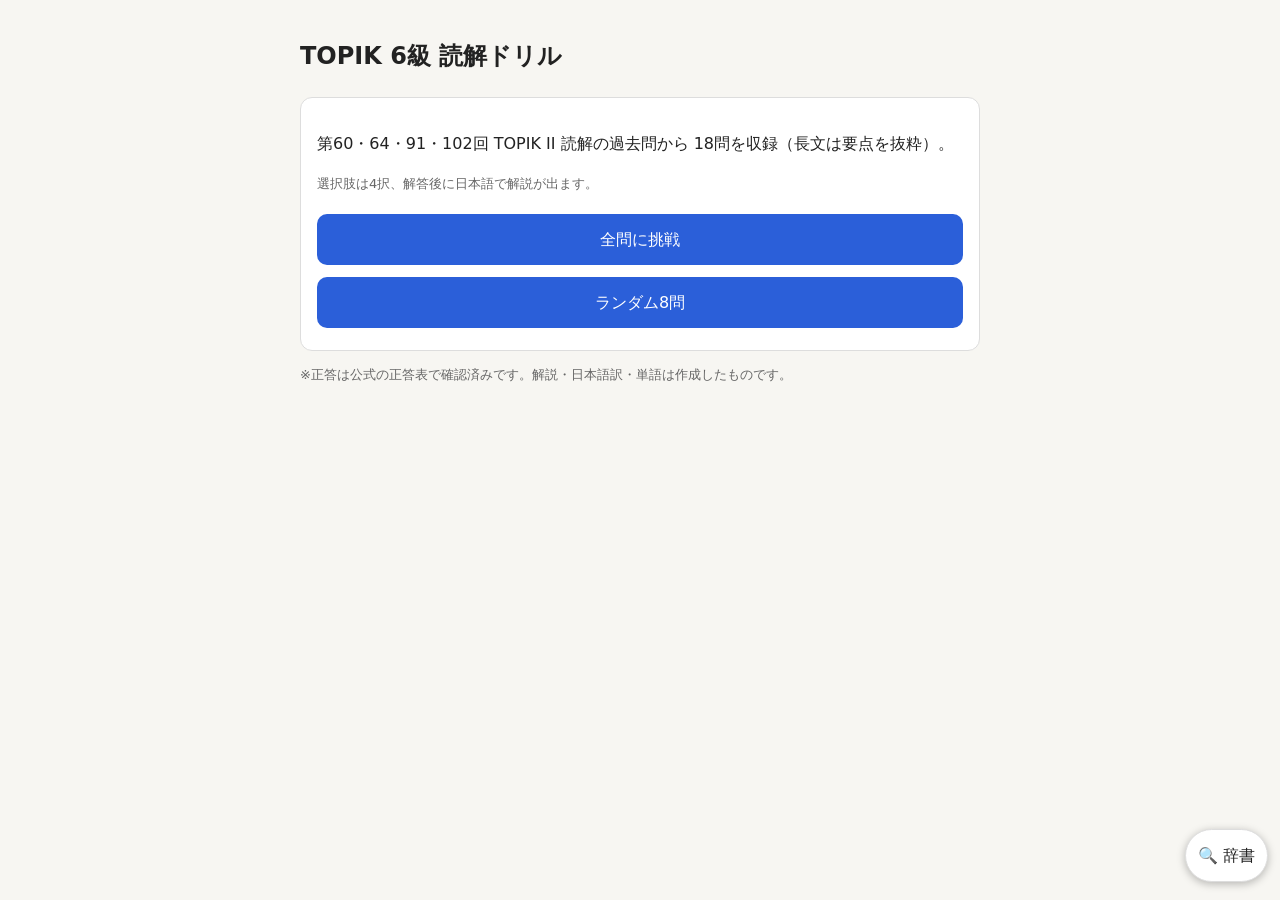
==== index.html @ a7219943 "Rename quiz.html to index.html" ====
<!DOCTYPE html><html lang="ja"><head><meta charset="utf-8"><meta name="viewport" content="width=device-width,initial-scale=1,viewport-fit=cover"><title>TOPIK 6級 読解ドリル</title>
<style>
:root{--bg:#f7f6f2;--card:#fff;--tx:#222;--sub:#666;--ac:#2b5fd9;--ok:#1a8a4a;--ng:#c8372d;--bd:#ddd;box-sizing:border-box;padding-top:env(safe-area-inset-top,0px);padding-bottom:env(safe-area-inset-bottom,0px)}
@media(prefers-color-scheme:dark){:root:not([data-theme=light]){--bg:#17181b;--card:#222428;--tx:#eee;--sub:#aaa;--ac:#7aa2ff;--ok:#4cc582;--ng:#ff7a70;--bd:#3a3d44}}
html,body{margin:0;background:var(--bg);color:var(--tx);font-family:system-ui,"Hiragino Sans","Noto Sans JP","Noto Sans KR",sans-serif;line-height:1.7}
.w{max-width:680px;margin:0 auto;padding:16px}
.c{background:var(--card);border:1px solid var(--bd);border-radius:12px;padding:16px;margin:12px 0}
.p{font-size:16px;white-space:pre-wrap}
button{font:inherit;color:var(--tx);background:var(--card);border:1px solid var(--bd);border-radius:10px;padding:12px;width:100%;text-align:left;margin:6px 0;cursor:pointer}
button.p1{background:var(--ac);color:#fff;text-align:center;border:0}
button.ok{border-color:var(--ok);background:color-mix(in srgb,var(--ok) 18%,var(--card))}
button.ng{border-color:var(--ng);background:color-mix(in srgb,var(--ng) 18%,var(--card))}
.s{color:var(--sub);font-size:13px}.bar{height:6px;background:var(--bd);border-radius:3px}.bar i{display:block;height:100%;background:var(--ac);border-radius:3px}
.v{background:var(--bg);border-radius:8px;padding:10px 12px;margin:8px 0;font-size:14px}.v span{font-weight:700;color:var(--ac)}.sp{cursor:pointer;margin:0 6px;font-weight:400!important}.dr{border:1px solid var(--bd);border-radius:8px;padding:10px;margin:8px 0}input{font:inherit;width:100%;box-sizing:border-box;padding:10px;border:1px solid var(--bd);border-radius:8px;background:var(--card);color:var(--tx)}a{color:var(--ac)}.t{display:inline-block;font-size:12px;padding:2px 8px;border-radius:99px;background:var(--bd);margin-right:6px}
</style></head><body><div class="w" id="app"></div>
<script>
const Q=[
["64回-31","병원의 규모에 따라 약값을 달리하는 제도가 생겼다. 감기와 같이 가벼운 병에 종합병원에서 진료를 받으면 （　） 만든 것이다. 같은 약을 동네 의원 처방전으로 사면 약값이 더 적게 나온다.","「穴埋め」",["환자가 약값을 조금 더 내게","개인이 약값을 비교할 수 있게","병원에서 병원비를 올리지 못하게","병원비의 일부를 병원에서 지원하게"],0,"小さな病院なら薬代が安い＝大病院は少し高い。目的は大病院への集中を減らすこと。",[["종합병원","総合病院"],["의원","町の医院"],["처방전","処方箋"],["약값","薬代"],["몰리다","集中する・殺到する"],["부담하다","負担する"]],"病院の規模によって個人が負担する薬代を変える制度ができた。風邪のような比較的軽い病気で総合病院で診療を受けると、（患者が薬代を少し多く払うように）作られたものだ。同じ薬を町の医院の処方箋で買うと薬代はより少なくなる。この制度で、患者が信頼から総合病院にばかり集中する現象を減らせると予想される。"],
["64回-30","취재 경계선은 취재 과열로 생기는 불상사를 예방하려는 것이다. 법으로 정해져 있지 않지만 언론계가 이 선을 지키려 노력하는 것은 （　） 순간 원활한 보도가 어려워진다는 것을 잘 알기 때문이다.","「穴埋め」",["취재 정보를 공유하는","취재 경계선이 무너지는","취재 내용을 잘못 해석하는","취재 경계선이 새로 설정되는"],1,"線を守る理由＝線が崩れると取材が混乱し報道が難しくなるから。",[["취재","取材"],["경계선","境界線"],["과열","過熱"],["불상사","不祥事"],["원활하다","円滑だ"],["무너지다","崩れる"]],"取材境界線は、取材の過熱で起こりうる不祥事を防ぐために設けたものだ。法で定められてはいないが、報道界がこの線を守ろうと努力するのは、（取材境界線が崩れる）瞬間、円滑な報道が難しくなることを誰よりもよく知っているからだ。"],
["64回-29","무지개는 빛이 공기 중의 물방울을 통과할 때 굴절되어 나타난다. 이때 （　） 않으면 무지개가 만들어지기 어렵다. 공기에 먼지 등이 섞이면 물방울들이 먼지 주위로 모여 빛이 통과하는 것을 막기 때문이다.","「穴埋め」",["해가 뜨지","비가 그치지","빛이 약하지","공기가 깨끗하지"],3,"後ろの理由「空気に埃が混ざると…」から、空気がきれいでないと虹ができにくい。",[["굴절되다","屈折する"],["물방울","水滴"],["오염 물질","汚染物質"],["섞이다","混ざる"],["막다","遮る・防ぐ"]],"虹は、光が空気中の水滴を通過するとき屈折して現れる現象だ。そのため雨が上がった直後に日が差すと虹がよくできる。このとき（空気がきれいで）ないと虹はできにくい。空気にほこりなどの汚染物質が混ざると、水滴がほこりの周りに集まり、光が通過するのを遮るからだ。"],
["91回-30","풍부한 자원은 경제 성장의 필요조건이지 충분조건은 아니다. 풍부한 천연자원을 갖추고 있음에도 （　） 경우도 있다. 자원에만 의존해 제조업이나 서비스업 등에 투자를 하지 않게 되는 것이다.","「穴埋め」",["제조업에 의존하려는","자원을 생산하지 못하는","경제 발전을 이루지 못하는","기술 개발에 무리하게 투자하는"],2,"「資源が豊富でも〜」＝逆接なので発展できない例。後ろの「投資しなくなる」とも合う。",[["필요조건","必要条件"],["충분조건","十分条件"],["의존하다","依存する"],["빈약하다","乏しい"],["투자","投資"]],"豊富な資源は経済成長の必要条件であって、十分条件ではない。豊富な天然資源を備えていても（経済発展を遂げられない）場合もある。資源だけに頼り、経済成長の中心産業である製造業やサービス業などへの投資をしなくなるのだ。一方、天然資源が乏しくても、新しい技術開発や教育で生産能力を高める国もある。"],
["91回-31","중세 시대에는 성직자가 의사를 겸해 검은색 가운을 입고 진료를 했다. 그런데 검은색 옷은 세균으로 오염된 얼룩이 잘 보이지 않았다. 이후 세균 감염의 위험성에 대한 인식이 높아지면서 （　） 가운의 색이 흰색으로 바뀌었다.","「穴埋め」",["염색하기 편하게","환자와 구분이 되도록","오염이 쉽게 눈에 띄도록","밝은 이미지를 줄 수 있게"],2,"黒だと汚れが見えない→白に変えた＝汚れが目立つように。",[["겸하다","兼ねる"],["성직자","聖職者"],["얼룩","汚れ・しみ"],["감염","感染"],["눈에 띄다","目立つ"]],"医者の姿を思い浮かべると、私たちは普通白衣を思い出す。ところが医者の白衣は最初から白だったわけではない。中世には聖職者が医者を兼ねることが多く、聖職者用の黒い服で診療した。しかし黒い服は、細菌による汚れが目立たなかった。その後、細菌感染の危険性への認識が高まり、（汚れがすぐ目に付くように）白衣の色が白に変わった。"],
["102回-30","악어는 먹잇감을 잡아먹으면서 눈물을 흘린다. 음식을 씹을 때 눈물샘과 턱을 움직이는 신경이 연결되어 있기 때문이다. 이 눈물 때문에 악어는 마치 다른 동물을 잡아먹으면서 （　） 것처럼 보인다.","「穴埋め」",["두려움에 떠는","죄책감을 느끼는","갈증을 해소하는","배부름에 만족하는"],1,"「ワニの涙」＝偽りの涙。獲物を食べながら泣く＝罪悪感を感じているように見える。",[["비유하다","例える"],["눈물샘","涙腺"],["거짓","偽り"],["가식적","わざとらしい・偽りの"],["죄책감","罪悪感"],["갈증","のどの渇き"]],"誰かに害を与えておいて、申し訳なさそうなふりをして流す偽りの涙を「ワニの涙」に例える。実際ワニは獲物を食べながら涙を流す。涙腺を担当する神経とあごを動かす神経がつながっているため、食べるときに涙が出るのだ。この涙のせいで、ワニはまるで他の動物を捕って食べながら（罪悪感を感じている）ように見える。「ワニの涙」という表現は、人間のわざとらしい行為をワニの生理現象に例えたものだ。"],
["102回-31","음료수 병과 같이 액체를 담는 용기는 대부분 원기둥 모양이다. 원기둥을 선택하는 가장 큰 이유는 （　） 위해서이다. 밑면의 넓이가 같을 때 원의 둘레가 가장 짧다. 둘레를 감싸는 재료가 가장 적게 든다.","「穴埋め」",["보기 좋게 만들기","보관을 편리하게 하기","손으로 잡기 편하게 하기","용기의 제작 비용을 줄이기"],3,"材料が少なく済む→生産費を下げる、と最後に明示されている。",[["원기둥","円柱"],["둘레","周囲・外周"],["밑면","底面"],["정사각형","正方形"],["생산비","生産費"],["제작 비용","制作費"]],"飲料水のボトルのように液体を入れる容器は、ほとんどが円柱形だ。円柱を選ぶ最大の理由は（容器の制作費を減らす）ためだ。例えば底面が正方形、正三角形、円の場合を比べよう。底面の広さが同じ100cm²のとき、周囲の長さはそれぞれ40cm、46cm、35cmほどで、円が最も短い。したがって同じ量の液体を入れる条件なら、周りを囲む材料が最も少なくて済む円柱で作り、生産費を下げようとするのだ。"],
["102回-16","북극여우는 계절에 따라 털 색깔을 바꾼다. 이러한 털 색깔의 변화로 북극여우는 몸을 숨길 곳이 없는 북극의 환경에서도 천적으로부터 자신을 보호하고 사냥할 때 （　） 수 있다.","「穴埋め」",["동료와 무리를 이룰","먹잇감에 몰래 다가갈","체온을 적절히 유지할","발자국을 남기지 않을"],1,"保護色の効果＝敵から隠れ、狩りでは獲物にこっそり近づける。",[["천적","天敵"],["사냥하다","狩りをする"],["몰래","こっそり"],["흙","土"],["숨기다","隠す"]],"ホッキョクギツネは、季節によって毛の色を変える動物だ。毛は冬には雪のような白、夏には岩や土に似た茶色に変わる。この毛色の変化によって、ホッキョクギツネは身を隠す場所のない北極の特殊な環境でも、天敵から身を守り、狩りのとき（獲物にこっそり近づく）ことができる。"],
["60回-45","원고 마감이 임박하면 사람은 본능적으로 놀라운 집중력을 발휘한다. 그래서 시간 부족 상태가 되어야만 일을 효율적으로 할 수 있다고 믿는 사람이 많다. 그러나 효율성만 믿고 （　） 것은 어리석은 일이다. 시간에 쫓기면 사람들은 한 가지에만 집중할 뿐 다른 것에는 주의를 기울이지 못하게 된다. 소방관 사고도 그런 예다.","「穴埋め」",["성급히 일을 처리하는","무턱대고 일을 미루는","관심사를 무한히 늘리는","전적으로 하나에만 매달리는"],1,"「時間不足になってからこそ効率的にできる」と信じる＝締め切り間際まで仕事を後回しにする。「効率性だけを信じて仕事を先延ばしにするのは愚か」という文脈。④は後ろの説明（一つにしか集中できない）に引っ張られた誤答。公式正答は②。",[["집중력","集中力"],["어리석다","愚かだ"],["주의를 기울이다","注意を払う"],["매달리다","しがみつく"],["성급히","性急に"],["무턱대고","むやみに"],["미루다","先延ばしにする"]],"原稿の締め切りが迫ると、人は本能的に驚くべき集中力を発揮する。だから時間不足の状態になって初めて効率的に働けると信じる人が多い。しかし効率性だけを信じて（むやみに仕事を先延ばしにする）のは愚かなことだ。時間に追われると、人は一つのことにしか集中できず、他のことには注意を払えなくなる。消防隊員の事故もその例だ。"],
["64回-45","현재 우리가 지키고 있는 예법은 （　） 잘못된 예법이 전해져 온 것이다. 선조들은 음식을 많이 차리는 것보다 준비하는 마음과 정성을 중시했다. 형식보다 정성이 중요하다는 유교의 가르침을 지키고 있는 것이다.","「穴埋め」",["상차림이 간소화된","후손들의 바람이 반영된","유교의 본뜻을 살리지 못한","현실에 맞게 축소되지 않은"],2,"批判の対象は「本来の趣旨（정성）を活かせていない」形式主義の礼法。",[["비판하다","批判する"],["예법","礼法"],["정성","真心"],["간소하다","簡素だ"],["본뜻","本来の意味"],["살리다","活かす"]],"盛大で面倒な祭祀の準備のせいで、儒教の礼法を批判する人が多い。しかし今私たちが守っている礼法は、（儒教の本来の意味を活かせていない）誤った礼法が伝わってきたものだ。先祖は祭祀で良い料理をたくさん用意することより、その料理を準備する心と真心を重んじた。形式より真心が大切だという儒教の教えを守っているのだ。"],
["64回-39","왕관은 과거 지배 계층이 착용했던 대표적인 장신구이다. （㉠） 장식도 화려하게 더해져 왕의 지위를 돋보이게 했다. （㉡） 오늘날 왕관이 가졌던 힘과 지위의 의미는 약화되었으나…\n\n〈文〉그래서 백성들이 구하기 힘든 매우 귀하고 값비싼 재료로 만들어졌다.","「文挿入」どこに入る？",["㉠","㉡","㉢","㉣"],0,"「그래서」＝支配層が着けた→だから庶民に手に入らない貴重な材料。直後の「装飾も華やかに」に自然につながる。",[["왕관","王冠"],["장신구","装身具"],["지배 계층","支配階級"],["값비싸다","高価だ"],["돋보이다","際立つ"],["백성","民"]],"王冠は、昔の支配階級が着けた代表的な装身具だ。（㉠）飾りも華やかに加えられ、それを被る王の地位をより際立たせた。（㉡）今日、王冠が持っていた力や地位の意味は弱まったが…\n\n〈文〉そのため、民が手に入れにくい非常に貴重で高価な材料で作られた。"],
["91回-39","〈文〉그런데 심판이 아무리 위치 선정을 잘해도 필연적으로 선수의 몸에 가려서 볼 수 없는 사각지대가 생긴다.\n\n스포츠 경기에서 득점이나 반칙의 판정은 심판에 의해서 이루어진다.（㉠）이렇게 눈에 보이지 않는 곳에서 벌어진 상황에 대해서는 심판도 정확한 판단을 하기 어렵다.（㉡）비디오 판독은…","「文挿入」どこに入る？",["㉠","㉡","㉢","㉣"],0,"直後の「이렇게 눈에 보이지 않는 곳」が死角を受けている。",[["심판","審判"],["반칙","反則"],["판정","判定"],["사각지대","死角"],["판독","判読（リプレイ確認）"],["신뢰도","信頼度"]],"〈文〉ところが、審判がいくら位置取りがうまくても、必然的に選手の体に隠れて見えない死角が生じる。\n\nスポーツの試合で、得点や反則などの判定は審判によって行われる。（㉠）このように目に見えない所で起きた状況については、審判も正確な判断が難しい。（㉡）ビデオ判定は…"],
["102回-39","〈文〉사회적으로도 이들을 위한 재교육의 장이 충분히 마련되어 있지 않다.\n\n운동선수의 평균 은퇴 연령은 23.6세이다.（㉠）대부분 새 직업을 찾아야 한다.（㉡）하지만 개개인이 은퇴 이후의 삶을 준비할 여력이 없다.（㉢）이에 현역부터 직업 교육 등을 지원하는 구단이 많아지고 있다.（㉣）","「文挿入」どこに入る？",["㉠","㉡","㉢","㉣"],2,"「個人は準備する余裕がない」＋「社会的にも」→その直後。次の「이에（これに）」で球団の支援へ続く。",[["은퇴","引退"],["현역","現役"],["여력","余力"],["재교육","再教育"],["구단","球団"],["매진하다","打ち込む"]],"〈文〉社会的にも、彼らのための再教育の場が十分に用意されていない。\n\n運動選手の平均引退年齢は23.6歳と、非常に短い。（㉠）指導者の道を歩む少数の選手を除けば、大半の選手は引退後に新しい職を探さなければならない。（㉡）しかし選手は長い間運動だけに打ち込んできたので、個人が引退後の生活を準備する余裕がない。（㉢）これを受けて、現役のときから選手に職業教育などを支援する球団が増えている。"],
["64回-38","음주 운전으로 인명 피해를 낸 사람에 대한 처벌 강화 법안이 통과되었다. 하지만 새 법안은 원래 안건보다 처벌의 강도를 낮춘 것이라는 점에서 반쪽짜리 법안에 불과하다. 이는 경각심을 높이고 재발 위험성을 낮추려던 본래의 취지에는 맞지 않는다.","「主題」",["법안이 가진 본래의 취지를 널리 알려야 한다.","피해 정도에 따라 처벌의 수위를 조절해야 한다.","새 법안의 통과가 더 이상 미뤄져서는 안 된다.","새 법안은 실질적 효과를 거두는 데 미흡한 점이 있다."],3,"「半端な法案」「本来の趣旨に合わない」＝効果が不十分という批判。",[["처벌","処罰"],["법안","法案"],["반쪽짜리","中途半端なもの"],["경각심","警戒心"],["재발","再発"],["취지","趣旨"],["미흡하다","不十分だ"]],"飲酒運転で人命被害を出した人への処罰強化法案が国会で可決された。しかし新法案は、元の案より処罰の強度を下げたという点で、中途半端な法案にすぎない。この法律によれば、飲酒運転の加害者の処罰が先延ばしされたり、一定期間後に効力がなくなったりすることもある。これは、飲酒運転への警戒心を高め、再発の危険性を下げるという本来の趣旨には合わない。"],
["102回-38","목적세는 사용처가 미리 정해진 세금이다. 그런데 목적세가 시의에 따라서는 국가 재정의 효율성을 떨어뜨릴 수 있다. 남는 목적세를 용도 변경해서 필요한 곳에 사용하려 해도 해당 분야 외에는 사용할 수 없는 것은 큰 문제이다.","「主題」",["목적세의 징수 금액을 점진적으로 늘려야 한다.","목적세를 도입할 때는 국민의 동의를 얻어야 한다.","목적세를 통해 신속하게 쓸 수 있는 재원을 확보해야 한다.","목적세를 필요에 따라 유연하게 사용할 수 있도록 해야 한다."],3,"問題点＝余っても他に使えない硬直性→柔軟に使えるようにすべき。",[["목적세","目的税"],["재정","財政"],["소진되다","使い果たされる"],["남용되다","乱用される"],["용도","用途"],["명목","名目"],["유연하다","柔軟だ"]],"目的税は、使い道があらかじめ決まっている税金だ。交通税、環境税、教育税などがその例だ。ところが目的税は、場合によっては国の財政の効率性を下げうる。多くの目的税がその年に使い切られず、不要な所に乱用されるからだ。余った目的税を用途変更して必要な所に使おうとしても、目的税という名目に縛られ、該当分野以外には使えないのは大きな問題だ。"],
["102回-35","인류를 화성에 보내기 위한 우주 탐사 프로젝트가 한창이다. 의식주 문제가 더 시급하다고 비판하는 목소리도 있다. 하지만 우주 탐사는 극한의 환경이라 혁신적인 해결책을 요구한다. 이 과정에서 개발된 기술은 새로운 산업과 일자리를 창출하며 경제 성장의 동력이 된다.","「主題」",["우주 탐사를 반대하는 주장이 갈수록 힘을 얻고 있다.","우주 탐사는 경제적 가치를 창출하지 못할 가능성이 높다.","우주 탐사 기술은 산업과 경제 전반을 발전시키는 역할을 한다.","우주 탐사의 가장 중요한 임무는 미지의 세계를 탐구하는 것이다."],2,"「하지만」以降が筆者の主張。技術が産業・経済の原動力になる。",[["탐사","探査"],["시급하다","急を要する"],["극한","極限"],["혁신적","革新的"],["창출하다","創出する"],["동력","原動力"]],"人類を火星に送るための宇宙探査プロジェクトが盛んだ。これに対し、目の前の衣食住の問題を解決するほうが急務だと批判する声もある。しかし宇宙探査は、単に未知の世界を探るだけではない。宇宙という極限の環境は、既存の技術では解決できない革新的な解決策を求める。この過程で開発された技術は、社会の様々な分野で新しい産業と雇用を生み出し、経済成長の原動力になる。"],
["91回-46","경제 범죄의 수법이 날이 갈수록 다양해지고 지능화되어 충격과 피해가 막심하다. 가벼이 여겨서는 안 되며 관대하게 처벌해서도 안 된다. 건전한 경제 질서를 확립하기 위해 엄벌할 필요가 있다. 한탕주의가 만연하지 않도록 처벌 수준을 더 높여야 한다.","「筆者の態度」",["경제 범죄가 사회에 미치는 영향을 부정하고 있다.","경제 사범에 대한 처벌을 강화하도록 촉구하고 있다.","경제 사범의 처벌로 생길 결과에 대해 우려하고 있다.","경제 범죄의 다양한 수법을 객관적으로 분석하고 있다."],1,"「엄벌할 필요」「처벌 수준을 더 높여야」＝厳罰化を促している。",[["수법","手口"],["지능화","巧妙化"],["막심하다","甚だしい"],["엄벌하다","厳罰に処す"],["한탕주의","一攫千金主義"],["만연하다","蔓延する"],["촉구하다","強く促す"]],"経済犯罪の手口は日増しに多様化・巧妙化し、社会に与える衝撃と被害は甚大だ。最近の証券会社職員の株価操作で、顧客が1000億ウォン以上の損害を受けた事件だけでもそうだ。このような経済犯罪は、個人の損害を超えて国の経済とも直結しうる。したがって軽く見てはならず、寛大に処罰してもならない。健全な経済秩序を確立するため、経済事犯を厳しく罰する必要がある。「一発当てて体で償えばいい」という一攫千金主義が蔓延しないよう、処罰水準をさらに高めるべきだ。"],
["102回-46","한국은 급증하는 정보 전송량에 비해 해저 전선이 턱없이 부족하다. 해저 전선 설치는 첨단 기술과 막대한 자본이 요구되며 민간 기업만으로는 해결하기 어렵다. 따라서 정부는 법적·경제적·외교적 제도를 정비하는 등 해저 전선의 수를 늘리는 적극적인 방안을 마련해야 한다.","「筆者の態度」",["해저 전선의 구축으로 생길 부작용을 우려하고 있다.","해저 전선의 문제점과 위험성에 대해 역설하고 있다.","해저 전선에 대한 국가적 차원의 대응을 촉구하고 있다.","해저 전선이 세계정세에 미치는 영향을 부정하고 있다."],2,"「정부는〜마련해야 한다」＝国の積極対応を促す。",[["해저 전선","海底ケーブル"],["턱없이","はるかに・とんでもなく"],["어민","漁民"],["막대하다","莫大だ"],["정비하다","整える"],["촉구하다","強く促す"]],"世界の海の底には400本を超える海底ケーブルが、大洋と沿岸に沿って設置されている。国家間の情報通信の99%が、この海底ケーブルを通じて行われる。しかし韓国は、急増する情報伝送量に比べ、海底ケーブルがはるかに不足している。…したがって政府は、海底ケーブル設置のための法的・経済的・外交的制度を整えるなど、ケーブルの数を増やす積極的な方策を講じなければならない。デジタル転換が加速しデータ需要が急増する今日、海底ケーブルをどれだけ保有するかによって、世界の通信網の主導権が決まることを肝に銘じるべきだ。"]
];
const app=document.getElementById('app');let qs,i,sc,wrong,done;
function shuffle(a){a=a.slice();for(let k=a.length-1;k>0;k--){const j=Math.random()*(k+1)|0;[a[k],a[j]]=[a[j],a[k]]}return a}
function home(){app.innerHTML=`<h2>TOPIK 6級 読解ドリル</h2><div class="c"><p>第60・64・91・102回 TOPIK II 読解の過去問から ${Q.length}問を収録（長文は要点を抜粋）。</p><p class="s">選択肢は4択、解答後に日本語で解説が出ます。</p><button class="p1" onclick="start(Q)">全問に挑戦</button><button class="p1" onclick="start(shuffle(Q).slice(0,8))">ランダム8問</button></div><p class="s">※正答は公式の正答表で確認済みです。解説・日本語訳・単語は作成したものです。</p>`}
function start(l){qs=shuffle(l);i=0;sc=0;wrong=[];show()}
function show(){if(i>=qs.length)return end();const q=qs[i];done=false;
app.innerHTML=`<div class="s">${i+1} / ${qs.length}　正解 ${sc}</div><div class="bar"><i style="width:${i/qs.length*100}%"></i></div><div class="c"><span class="t">${q[0]}</span><span class="t">${q[2]}</span><div class="p" style="margin-top:8px">${q[1]}</div></div><div id="o">${q[3].map((t,k)=>`<button onclick="pick(${k})">${'①②③④'[k]} ${t}</button>`).join('')}</div><div id="x"></div>`}
function pick(k){if(done)return;done=true;const q=qs[i],b=document.querySelectorAll('#o button');b[q[4]].classList.add('ok');
if(k==q[4])sc++;else{b[k].classList.add('ng');wrong.push(q)}
document.getElementById('x').innerHTML=`<div class="c"><b>${k==q[4]?'⭕ 正解':'❌ 不正解（正解は'+'①②③④'[q[4]]+'）'}</b><p>${q[5]}</p><div class="v" style="white-space:pre-wrap"><b>🇯🇵 日本語訳</b>\n${q[7]}</div><div class="v"><b>📖 単語・表現</b>${q[6].map(w=>`<div><span>${w[0]}</span><span class="sp" onclick="say('${w[0]}')">🔊</span>${w[1]}</div>`).join('')}</div><button class="p1" onclick="i++;show()">${i+1<qs.length?'次へ':'結果を見る'}</button></div>`}
const D={};Q.forEach(q=>q[6].forEach(w=>D[w[0]]=w[1]));
const LL=['g','kk','n','d','tt','r','m','b','pp','s','ss','','j','jj','ch','k','t','p','h'],VV=['a','ae','ya','yae','eo','e','yeo','ye','o','wa','wae','oe','yo','u','wo','we','wi','yu','eu','ui','i'],TT=['','k','kk','ks','n','nj','nh','t','l','lk','lm','lb','ls','lt','lp','lh','m','p','ps','t','t','ng','t','t','k','t','p','t'];
function rom(s){return [...s].map(c=>{const n=c.charCodeAt(0)-44032;if(n<0||n>11171)return c;return LL[n/588|0]+VV[(n%588)/28|0]+TT[n%28]}).join('')}
function say(t){try{const u=new SpeechSynthesisUtterance(t);u.lang='ko-KR';u.rate=.8;speechSynthesis.cancel();speechSynthesis.speak(u)}catch(e){}}
function dict(){const d=document.getElementById('dp');d.style.display=d.style.display=='block'?'none':'block'}
function look(){const v=document.getElementById('di').value.trim(),o=document.getElementById('dr');if(!v){o.innerHTML='';return}
const r=Object.entries(D).filter(([k,m])=>k.includes(v)||m.includes(v)).slice(0,8),e=encodeURIComponent(v),sv=v.replace(/'/g,'');
o.innerHTML=(r.length?r.map(([k,m])=>`<div class="dr"><b>${k}</b> <span class="sp" onclick="say('${k}')">🔊</span> ${m}<div class="s">読み：${rom(k)}</div></div>`).join(''):'<p class="s">アプリ内の単語帳には見つかりませんでした。</p>')+`<div class="dr"><b>${v}</b> <span class="sp" onclick="say('${sv}')">🔊</span><div class="s">読み：${rom(v)}</div><div id="on" class="s">オンライン翻訳を検索中…</div><p><a target="_blank" rel="noopener" href="https://ja.dict.naver.com/#/search?query=${e}">Naver辞書</a>　<a target="_blank" rel="noopener" href="https://papago.naver.com/?sk=ko&tk=ja&st=${e}">Papago</a>　<a target="_blank" rel="noopener" href="https://translate.google.com/?sl=ko&tl=ja&text=${e}">Google翻訳</a></p></div>`;online(v)}
async function online(v){const el=document.getElementById('on');if(!el)return;const ko=/[가-힣]/.test(v);try{const r=await fetch('https://api.mymemory.translated.net/get?q='+encodeURIComponent(v)+'&langpair='+(ko?'ko|ja':'ja|ko'));const j=await r.json();el.textContent='オンライン翻訳：'+j.responseData.translatedText}catch(e){el.textContent='オンライン翻訳はこの環境では使えません。下のリンクで調べられます。'}}
document.body.insertAdjacentHTML('beforeend','<button onclick="dict()" style="position:fixed;right:12px;bottom:calc(12px + env(safe-area-inset-bottom,0px));width:auto;border-radius:99px;box-shadow:0 2px 8px #0004;z-index:10">🔍 辞書</button><div id="dp" style="display:none;position:fixed;left:0;right:0;bottom:0;max-height:70%;overflow:auto;background:var(--card);border-top:1px solid var(--bd);padding:14px 16px 70px;z-index:9"><b>単語・発音を調べる</b><input id="di" placeholder="韓国語または日本語を入力" oninput="clearTimeout(window.tm);window.tm=setTimeout(look,500)"><div id="dr"></div><p class="s">読みは簡易ローマ字です（連音化などは反映されません）。🔊で音声を聞けます。</p></div>');
function end(){app.innerHTML=`<h2>結果：${sc} / ${qs.length}</h2><div class="c"><div class="bar"><i style="width:${sc/qs.length*100}%"></i></div>${wrong.length?`<button class="p1" style="margin-top:12px" onclick="start(wrong)">間違えた${wrong.length}問をやり直す</button>`:'<p>全問正解！🎉</p>'}<button onclick="home()">トップへ</button></div>`}
home();
</script></body></html>
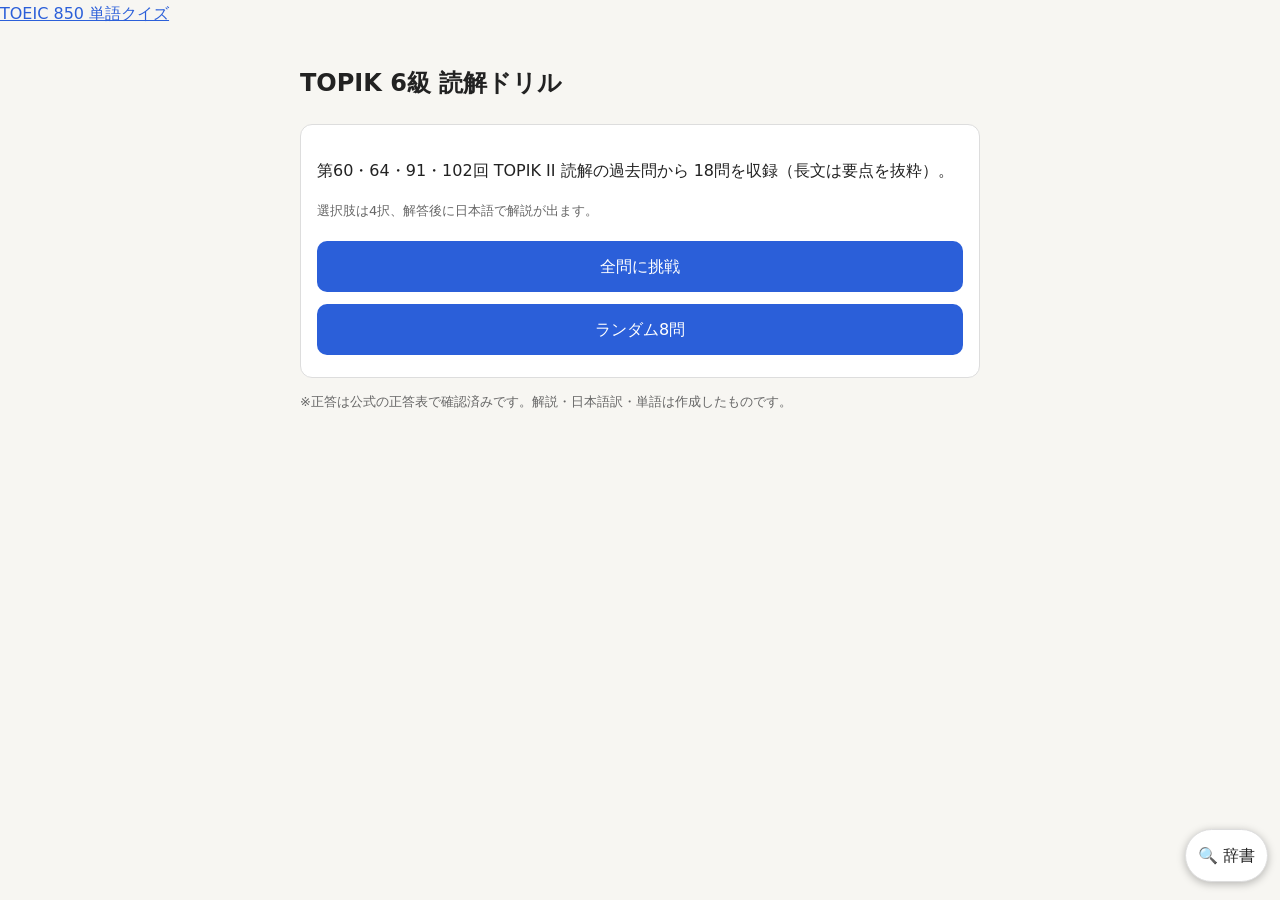
==== commit 8739057a: "link add" ====
--- a/index.html
+++ b/index.html
@@ -1,58 +1,218 @@
-<!DOCTYPE html><html lang="ja"><head><meta charset="utf-8"><meta name="viewport" content="width=device-width,initial-scale=1,viewport-fit=cover"><title>TOPIK 6級 読解ドリル</title>
-<style>
-:root{--bg:#f7f6f2;--card:#fff;--tx:#222;--sub:#666;--ac:#2b5fd9;--ok:#1a8a4a;--ng:#c8372d;--bd:#ddd;box-sizing:border-box;padding-top:env(safe-area-inset-top,0px);padding-bottom:env(safe-area-inset-bottom,0px)}
-@media(prefers-color-scheme:dark){:root:not([data-theme=light]){--bg:#17181b;--card:#222428;--tx:#eee;--sub:#aaa;--ac:#7aa2ff;--ok:#4cc582;--ng:#ff7a70;--bd:#3a3d44}}
-html,body{margin:0;background:var(--bg);color:var(--tx);font-family:system-ui,"Hiragino Sans","Noto Sans JP","Noto Sans KR",sans-serif;line-height:1.7}
-.w{max-width:680px;margin:0 auto;padding:16px}
-.c{background:var(--card);border:1px solid var(--bd);border-radius:12px;padding:16px;margin:12px 0}
-.p{font-size:16px;white-space:pre-wrap}
-button{font:inherit;color:var(--tx);background:var(--card);border:1px solid var(--bd);border-radius:10px;padding:12px;width:100%;text-align:left;margin:6px 0;cursor:pointer}
-button.p1{background:var(--ac);color:#fff;text-align:center;border:0}
-button.ok{border-color:var(--ok);background:color-mix(in srgb,var(--ok) 18%,var(--card))}
-button.ng{border-color:var(--ng);background:color-mix(in srgb,var(--ng) 18%,var(--card))}
-.s{color:var(--sub);font-size:13px}.bar{height:6px;background:var(--bd);border-radius:3px}.bar i{display:block;height:100%;background:var(--ac);border-radius:3px}
-.v{background:var(--bg);border-radius:8px;padding:10px 12px;margin:8px 0;font-size:14px}.v span{font-weight:700;color:var(--ac)}.sp{cursor:pointer;margin:0 6px;font-weight:400!important}.dr{border:1px solid var(--bd);border-radius:8px;padding:10px;margin:8px 0}input{font:inherit;width:100%;box-sizing:border-box;padding:10px;border:1px solid var(--bd);border-radius:8px;background:var(--card);color:var(--tx)}a{color:var(--ac)}.t{display:inline-block;font-size:12px;padding:2px 8px;border-radius:99px;background:var(--bd);margin-right:6px}
-</style></head><body><div class="w" id="app"></div>
-<script>
-const Q=[
-["64回-31","병원의 규모에 따라 약값을 달리하는 제도가 생겼다. 감기와 같이 가벼운 병에 종합병원에서 진료를 받으면 （　） 만든 것이다. 같은 약을 동네 의원 처방전으로 사면 약값이 더 적게 나온다.","「穴埋め」",["환자가 약값을 조금 더 내게","개인이 약값을 비교할 수 있게","병원에서 병원비를 올리지 못하게","병원비의 일부를 병원에서 지원하게"],0,"小さな病院なら薬代が安い＝大病院は少し高い。目的は大病院への集中を減らすこと。",[["종합병원","総合病院"],["의원","町の医院"],["처방전","処方箋"],["약값","薬代"],["몰리다","集中する・殺到する"],["부담하다","負担する"]],"病院の規模によって個人が負担する薬代を変える制度ができた。風邪のような比較的軽い病気で総合病院で診療を受けると、（患者が薬代を少し多く払うように）作られたものだ。同じ薬を町の医院の処方箋で買うと薬代はより少なくなる。この制度で、患者が信頼から総合病院にばかり集中する現象を減らせると予想される。"],
-["64回-30","취재 경계선은 취재 과열로 생기는 불상사를 예방하려는 것이다. 법으로 정해져 있지 않지만 언론계가 이 선을 지키려 노력하는 것은 （　） 순간 원활한 보도가 어려워진다는 것을 잘 알기 때문이다.","「穴埋め」",["취재 정보를 공유하는","취재 경계선이 무너지는","취재 내용을 잘못 해석하는","취재 경계선이 새로 설정되는"],1,"線を守る理由＝線が崩れると取材が混乱し報道が難しくなるから。",[["취재","取材"],["경계선","境界線"],["과열","過熱"],["불상사","不祥事"],["원활하다","円滑だ"],["무너지다","崩れる"]],"取材境界線は、取材の過熱で起こりうる不祥事を防ぐために設けたものだ。法で定められてはいないが、報道界がこの線を守ろうと努力するのは、（取材境界線が崩れる）瞬間、円滑な報道が難しくなることを誰よりもよく知っているからだ。"],
-["64回-29","무지개는 빛이 공기 중의 물방울을 통과할 때 굴절되어 나타난다. 이때 （　） 않으면 무지개가 만들어지기 어렵다. 공기에 먼지 등이 섞이면 물방울들이 먼지 주위로 모여 빛이 통과하는 것을 막기 때문이다.","「穴埋め」",["해가 뜨지","비가 그치지","빛이 약하지","공기가 깨끗하지"],3,"後ろの理由「空気に埃が混ざると…」から、空気がきれいでないと虹ができにくい。",[["굴절되다","屈折する"],["물방울","水滴"],["오염 물질","汚染物質"],["섞이다","混ざる"],["막다","遮る・防ぐ"]],"虹は、光が空気中の水滴を通過するとき屈折して現れる現象だ。そのため雨が上がった直後に日が差すと虹がよくできる。このとき（空気がきれいで）ないと虹はできにくい。空気にほこりなどの汚染物質が混ざると、水滴がほこりの周りに集まり、光が通過するのを遮るからだ。"],
-["91回-30","풍부한 자원은 경제 성장의 필요조건이지 충분조건은 아니다. 풍부한 천연자원을 갖추고 있음에도 （　） 경우도 있다. 자원에만 의존해 제조업이나 서비스업 등에 투자를 하지 않게 되는 것이다.","「穴埋め」",["제조업에 의존하려는","자원을 생산하지 못하는","경제 발전을 이루지 못하는","기술 개발에 무리하게 투자하는"],2,"「資源が豊富でも〜」＝逆接なので発展できない例。後ろの「投資しなくなる」とも合う。",[["필요조건","必要条件"],["충분조건","十分条件"],["의존하다","依存する"],["빈약하다","乏しい"],["투자","投資"]],"豊富な資源は経済成長の必要条件であって、十分条件ではない。豊富な天然資源を備えていても（経済発展を遂げられない）場合もある。資源だけに頼り、経済成長の中心産業である製造業やサービス業などへの投資をしなくなるのだ。一方、天然資源が乏しくても、新しい技術開発や教育で生産能力を高める国もある。"],
-["91回-31","중세 시대에는 성직자가 의사를 겸해 검은색 가운을 입고 진료를 했다. 그런데 검은색 옷은 세균으로 오염된 얼룩이 잘 보이지 않았다. 이후 세균 감염의 위험성에 대한 인식이 높아지면서 （　） 가운의 색이 흰색으로 바뀌었다.","「穴埋め」",["염색하기 편하게","환자와 구분이 되도록","오염이 쉽게 눈에 띄도록","밝은 이미지를 줄 수 있게"],2,"黒だと汚れが見えない→白に変えた＝汚れが目立つように。",[["겸하다","兼ねる"],["성직자","聖職者"],["얼룩","汚れ・しみ"],["감염","感染"],["눈에 띄다","目立つ"]],"医者の姿を思い浮かべると、私たちは普通白衣を思い出す。ところが医者の白衣は最初から白だったわけではない。中世には聖職者が医者を兼ねることが多く、聖職者用の黒い服で診療した。しかし黒い服は、細菌による汚れが目立たなかった。その後、細菌感染の危険性への認識が高まり、（汚れがすぐ目に付くように）白衣の色が白に変わった。"],
-["102回-30","악어는 먹잇감을 잡아먹으면서 눈물을 흘린다. 음식을 씹을 때 눈물샘과 턱을 움직이는 신경이 연결되어 있기 때문이다. 이 눈물 때문에 악어는 마치 다른 동물을 잡아먹으면서 （　） 것처럼 보인다.","「穴埋め」",["두려움에 떠는","죄책감을 느끼는","갈증을 해소하는","배부름에 만족하는"],1,"「ワニの涙」＝偽りの涙。獲物を食べながら泣く＝罪悪感を感じているように見える。",[["비유하다","例える"],["눈물샘","涙腺"],["거짓","偽り"],["가식적","わざとらしい・偽りの"],["죄책감","罪悪感"],["갈증","のどの渇き"]],"誰かに害を与えておいて、申し訳なさそうなふりをして流す偽りの涙を「ワニの涙」に例える。実際ワニは獲物を食べながら涙を流す。涙腺を担当する神経とあごを動かす神経がつながっているため、食べるときに涙が出るのだ。この涙のせいで、ワニはまるで他の動物を捕って食べながら（罪悪感を感じている）ように見える。「ワニの涙」という表現は、人間のわざとらしい行為をワニの生理現象に例えたものだ。"],
-["102回-31","음료수 병과 같이 액체를 담는 용기는 대부분 원기둥 모양이다. 원기둥을 선택하는 가장 큰 이유는 （　） 위해서이다. 밑면의 넓이가 같을 때 원의 둘레가 가장 짧다. 둘레를 감싸는 재료가 가장 적게 든다.","「穴埋め」",["보기 좋게 만들기","보관을 편리하게 하기","손으로 잡기 편하게 하기","용기의 제작 비용을 줄이기"],3,"材料が少なく済む→生産費を下げる、と最後に明示されている。",[["원기둥","円柱"],["둘레","周囲・外周"],["밑면","底面"],["정사각형","正方形"],["생산비","生産費"],["제작 비용","制作費"]],"飲料水のボトルのように液体を入れる容器は、ほとんどが円柱形だ。円柱を選ぶ最大の理由は（容器の制作費を減らす）ためだ。例えば底面が正方形、正三角形、円の場合を比べよう。底面の広さが同じ100cm²のとき、周囲の長さはそれぞれ40cm、46cm、35cmほどで、円が最も短い。したがって同じ量の液体を入れる条件なら、周りを囲む材料が最も少なくて済む円柱で作り、生産費を下げようとするのだ。"],
-["102回-16","북극여우는 계절에 따라 털 색깔을 바꾼다. 이러한 털 색깔의 변화로 북극여우는 몸을 숨길 곳이 없는 북극의 환경에서도 천적으로부터 자신을 보호하고 사냥할 때 （　） 수 있다.","「穴埋め」",["동료와 무리를 이룰","먹잇감에 몰래 다가갈","체온을 적절히 유지할","발자국을 남기지 않을"],1,"保護色の効果＝敵から隠れ、狩りでは獲物にこっそり近づける。",[["천적","天敵"],["사냥하다","狩りをする"],["몰래","こっそり"],["흙","土"],["숨기다","隠す"]],"ホッキョクギツネは、季節によって毛の色を変える動物だ。毛は冬には雪のような白、夏には岩や土に似た茶色に変わる。この毛色の変化によって、ホッキョクギツネは身を隠す場所のない北極の特殊な環境でも、天敵から身を守り、狩りのとき（獲物にこっそり近づく）ことができる。"],
-["60回-45","원고 마감이 임박하면 사람은 본능적으로 놀라운 집중력을 발휘한다. 그래서 시간 부족 상태가 되어야만 일을 효율적으로 할 수 있다고 믿는 사람이 많다. 그러나 효율성만 믿고 （　） 것은 어리석은 일이다. 시간에 쫓기면 사람들은 한 가지에만 집중할 뿐 다른 것에는 주의를 기울이지 못하게 된다. 소방관 사고도 그런 예다.","「穴埋め」",["성급히 일을 처리하는","무턱대고 일을 미루는","관심사를 무한히 늘리는","전적으로 하나에만 매달리는"],1,"「時間不足になってからこそ効率的にできる」と信じる＝締め切り間際まで仕事を後回しにする。「効率性だけを信じて仕事を先延ばしにするのは愚か」という文脈。④は後ろの説明（一つにしか集中できない）に引っ張られた誤答。公式正答は②。",[["집중력","集中力"],["어리석다","愚かだ"],["주의를 기울이다","注意を払う"],["매달리다","しがみつく"],["성급히","性急に"],["무턱대고","むやみに"],["미루다","先延ばしにする"]],"原稿の締め切りが迫ると、人は本能的に驚くべき集中力を発揮する。だから時間不足の状態になって初めて効率的に働けると信じる人が多い。しかし効率性だけを信じて（むやみに仕事を先延ばしにする）のは愚かなことだ。時間に追われると、人は一つのことにしか集中できず、他のことには注意を払えなくなる。消防隊員の事故もその例だ。"],
-["64回-45","현재 우리가 지키고 있는 예법은 （　） 잘못된 예법이 전해져 온 것이다. 선조들은 음식을 많이 차리는 것보다 준비하는 마음과 정성을 중시했다. 형식보다 정성이 중요하다는 유교의 가르침을 지키고 있는 것이다.","「穴埋め」",["상차림이 간소화된","후손들의 바람이 반영된","유교의 본뜻을 살리지 못한","현실에 맞게 축소되지 않은"],2,"批判の対象は「本来の趣旨（정성）を活かせていない」形式主義の礼法。",[["비판하다","批判する"],["예법","礼法"],["정성","真心"],["간소하다","簡素だ"],["본뜻","本来の意味"],["살리다","活かす"]],"盛大で面倒な祭祀の準備のせいで、儒教の礼法を批判する人が多い。しかし今私たちが守っている礼法は、（儒教の本来の意味を活かせていない）誤った礼法が伝わってきたものだ。先祖は祭祀で良い料理をたくさん用意することより、その料理を準備する心と真心を重んじた。形式より真心が大切だという儒教の教えを守っているのだ。"],
-["64回-39","왕관은 과거 지배 계층이 착용했던 대표적인 장신구이다. （㉠） 장식도 화려하게 더해져 왕의 지위를 돋보이게 했다. （㉡） 오늘날 왕관이 가졌던 힘과 지위의 의미는 약화되었으나…\n\n〈文〉그래서 백성들이 구하기 힘든 매우 귀하고 값비싼 재료로 만들어졌다.","「文挿入」どこに入る？",["㉠","㉡","㉢","㉣"],0,"「그래서」＝支配層が着けた→だから庶民に手に入らない貴重な材料。直後の「装飾も華やかに」に自然につながる。",[["왕관","王冠"],["장신구","装身具"],["지배 계층","支配階級"],["값비싸다","高価だ"],["돋보이다","際立つ"],["백성","民"]],"王冠は、昔の支配階級が着けた代表的な装身具だ。（㉠）飾りも華やかに加えられ、それを被る王の地位をより際立たせた。（㉡）今日、王冠が持っていた力や地位の意味は弱まったが…\n\n〈文〉そのため、民が手に入れにくい非常に貴重で高価な材料で作られた。"],
-["91回-39","〈文〉그런데 심판이 아무리 위치 선정을 잘해도 필연적으로 선수의 몸에 가려서 볼 수 없는 사각지대가 생긴다.\n\n스포츠 경기에서 득점이나 반칙의 판정은 심판에 의해서 이루어진다.（㉠）이렇게 눈에 보이지 않는 곳에서 벌어진 상황에 대해서는 심판도 정확한 판단을 하기 어렵다.（㉡）비디오 판독은…","「文挿入」どこに入る？",["㉠","㉡","㉢","㉣"],0,"直後の「이렇게 눈에 보이지 않는 곳」が死角を受けている。",[["심판","審判"],["반칙","反則"],["판정","判定"],["사각지대","死角"],["판독","判読（リプレイ確認）"],["신뢰도","信頼度"]],"〈文〉ところが、審判がいくら位置取りがうまくても、必然的に選手の体に隠れて見えない死角が生じる。\n\nスポーツの試合で、得点や反則などの判定は審判によって行われる。（㉠）このように目に見えない所で起きた状況については、審判も正確な判断が難しい。（㉡）ビデオ判定は…"],
-["102回-39","〈文〉사회적으로도 이들을 위한 재교육의 장이 충분히 마련되어 있지 않다.\n\n운동선수의 평균 은퇴 연령은 23.6세이다.（㉠）대부분 새 직업을 찾아야 한다.（㉡）하지만 개개인이 은퇴 이후의 삶을 준비할 여력이 없다.（㉢）이에 현역부터 직업 교육 등을 지원하는 구단이 많아지고 있다.（㉣）","「文挿入」どこに入る？",["㉠","㉡","㉢","㉣"],2,"「個人は準備する余裕がない」＋「社会的にも」→その直後。次の「이에（これに）」で球団の支援へ続く。",[["은퇴","引退"],["현역","現役"],["여력","余力"],["재교육","再教育"],["구단","球団"],["매진하다","打ち込む"]],"〈文〉社会的にも、彼らのための再教育の場が十分に用意されていない。\n\n運動選手の平均引退年齢は23.6歳と、非常に短い。（㉠）指導者の道を歩む少数の選手を除けば、大半の選手は引退後に新しい職を探さなければならない。（㉡）しかし選手は長い間運動だけに打ち込んできたので、個人が引退後の生活を準備する余裕がない。（㉢）これを受けて、現役のときから選手に職業教育などを支援する球団が増えている。"],
-["64回-38","음주 운전으로 인명 피해를 낸 사람에 대한 처벌 강화 법안이 통과되었다. 하지만 새 법안은 원래 안건보다 처벌의 강도를 낮춘 것이라는 점에서 반쪽짜리 법안에 불과하다. 이는 경각심을 높이고 재발 위험성을 낮추려던 본래의 취지에는 맞지 않는다.","「主題」",["법안이 가진 본래의 취지를 널리 알려야 한다.","피해 정도에 따라 처벌의 수위를 조절해야 한다.","새 법안의 통과가 더 이상 미뤄져서는 안 된다.","새 법안은 실질적 효과를 거두는 데 미흡한 점이 있다."],3,"「半端な法案」「本来の趣旨に合わない」＝効果が不十分という批判。",[["처벌","処罰"],["법안","法案"],["반쪽짜리","中途半端なもの"],["경각심","警戒心"],["재발","再発"],["취지","趣旨"],["미흡하다","不十分だ"]],"飲酒運転で人命被害を出した人への処罰強化法案が国会で可決された。しかし新法案は、元の案より処罰の強度を下げたという点で、中途半端な法案にすぎない。この法律によれば、飲酒運転の加害者の処罰が先延ばしされたり、一定期間後に効力がなくなったりすることもある。これは、飲酒運転への警戒心を高め、再発の危険性を下げるという本来の趣旨には合わない。"],
-["102回-38","목적세는 사용처가 미리 정해진 세금이다. 그런데 목적세가 시의에 따라서는 국가 재정의 효율성을 떨어뜨릴 수 있다. 남는 목적세를 용도 변경해서 필요한 곳에 사용하려 해도 해당 분야 외에는 사용할 수 없는 것은 큰 문제이다.","「主題」",["목적세의 징수 금액을 점진적으로 늘려야 한다.","목적세를 도입할 때는 국민의 동의를 얻어야 한다.","목적세를 통해 신속하게 쓸 수 있는 재원을 확보해야 한다.","목적세를 필요에 따라 유연하게 사용할 수 있도록 해야 한다."],3,"問題点＝余っても他に使えない硬直性→柔軟に使えるようにすべき。",[["목적세","目的税"],["재정","財政"],["소진되다","使い果たされる"],["남용되다","乱用される"],["용도","用途"],["명목","名目"],["유연하다","柔軟だ"]],"目的税は、使い道があらかじめ決まっている税金だ。交通税、環境税、教育税などがその例だ。ところが目的税は、場合によっては国の財政の効率性を下げうる。多くの目的税がその年に使い切られず、不要な所に乱用されるからだ。余った目的税を用途変更して必要な所に使おうとしても、目的税という名目に縛られ、該当分野以外には使えないのは大きな問題だ。"],
-["102回-35","인류를 화성에 보내기 위한 우주 탐사 프로젝트가 한창이다. 의식주 문제가 더 시급하다고 비판하는 목소리도 있다. 하지만 우주 탐사는 극한의 환경이라 혁신적인 해결책을 요구한다. 이 과정에서 개발된 기술은 새로운 산업과 일자리를 창출하며 경제 성장의 동력이 된다.","「主題」",["우주 탐사를 반대하는 주장이 갈수록 힘을 얻고 있다.","우주 탐사는 경제적 가치를 창출하지 못할 가능성이 높다.","우주 탐사 기술은 산업과 경제 전반을 발전시키는 역할을 한다.","우주 탐사의 가장 중요한 임무는 미지의 세계를 탐구하는 것이다."],2,"「하지만」以降が筆者の主張。技術が産業・経済の原動力になる。",[["탐사","探査"],["시급하다","急を要する"],["극한","極限"],["혁신적","革新的"],["창출하다","創出する"],["동력","原動力"]],"人類を火星に送るための宇宙探査プロジェクトが盛んだ。これに対し、目の前の衣食住の問題を解決するほうが急務だと批判する声もある。しかし宇宙探査は、単に未知の世界を探るだけではない。宇宙という極限の環境は、既存の技術では解決できない革新的な解決策を求める。この過程で開発された技術は、社会の様々な分野で新しい産業と雇用を生み出し、経済成長の原動力になる。"],
-["91回-46","경제 범죄의 수법이 날이 갈수록 다양해지고 지능화되어 충격과 피해가 막심하다. 가벼이 여겨서는 안 되며 관대하게 처벌해서도 안 된다. 건전한 경제 질서를 확립하기 위해 엄벌할 필요가 있다. 한탕주의가 만연하지 않도록 처벌 수준을 더 높여야 한다.","「筆者の態度」",["경제 범죄가 사회에 미치는 영향을 부정하고 있다.","경제 사범에 대한 처벌을 강화하도록 촉구하고 있다.","경제 사범의 처벌로 생길 결과에 대해 우려하고 있다.","경제 범죄의 다양한 수법을 객관적으로 분석하고 있다."],1,"「엄벌할 필요」「처벌 수준을 더 높여야」＝厳罰化を促している。",[["수법","手口"],["지능화","巧妙化"],["막심하다","甚だしい"],["엄벌하다","厳罰に処す"],["한탕주의","一攫千金主義"],["만연하다","蔓延する"],["촉구하다","強く促す"]],"経済犯罪の手口は日増しに多様化・巧妙化し、社会に与える衝撃と被害は甚大だ。最近の証券会社職員の株価操作で、顧客が1000億ウォン以上の損害を受けた事件だけでもそうだ。このような経済犯罪は、個人の損害を超えて国の経済とも直結しうる。したがって軽く見てはならず、寛大に処罰してもならない。健全な経済秩序を確立するため、経済事犯を厳しく罰する必要がある。「一発当てて体で償えばいい」という一攫千金主義が蔓延しないよう、処罰水準をさらに高めるべきだ。"],
-["102回-46","한국은 급증하는 정보 전송량에 비해 해저 전선이 턱없이 부족하다. 해저 전선 설치는 첨단 기술과 막대한 자본이 요구되며 민간 기업만으로는 해결하기 어렵다. 따라서 정부는 법적·경제적·외교적 제도를 정비하는 등 해저 전선의 수를 늘리는 적극적인 방안을 마련해야 한다.","「筆者の態度」",["해저 전선의 구축으로 생길 부작용을 우려하고 있다.","해저 전선의 문제점과 위험성에 대해 역설하고 있다.","해저 전선에 대한 국가적 차원의 대응을 촉구하고 있다.","해저 전선이 세계정세에 미치는 영향을 부정하고 있다."],2,"「정부는〜마련해야 한다」＝国の積極対応を促す。",[["해저 전선","海底ケーブル"],["턱없이","はるかに・とんでもなく"],["어민","漁民"],["막대하다","莫大だ"],["정비하다","整える"],["촉구하다","強く促す"]],"世界の海の底には400本を超える海底ケーブルが、大洋と沿岸に沿って設置されている。国家間の情報通信の99%が、この海底ケーブルを通じて行われる。しかし韓国は、急増する情報伝送量に比べ、海底ケーブルがはるかに不足している。…したがって政府は、海底ケーブル設置のための法的・経済的・外交的制度を整えるなど、ケーブルの数を増やす積極的な方策を講じなければならない。デジタル転換が加速しデータ需要が急増する今日、海底ケーブルをどれだけ保有するかによって、世界の通信網の主導権が決まることを肝に銘じるべきだ。"]
-];
-const app=document.getElementById('app');let qs,i,sc,wrong,done;
-function shuffle(a){a=a.slice();for(let k=a.length-1;k>0;k--){const j=Math.random()*(k+1)|0;[a[k],a[j]]=[a[j],a[k]]}return a}
-function home(){app.innerHTML=`<h2>TOPIK 6級 読解ドリル</h2><div class="c"><p>第60・64・91・102回 TOPIK II 読解の過去問から ${Q.length}問を収録（長文は要点を抜粋）。</p><p class="s">選択肢は4択、解答後に日本語で解説が出ます。</p><button class="p1" onclick="start(Q)">全問に挑戦</button><button class="p1" onclick="start(shuffle(Q).slice(0,8))">ランダム8問</button></div><p class="s">※正答は公式の正答表で確認済みです。解説・日本語訳・単語は作成したものです。</p>`}
-function start(l){qs=shuffle(l);i=0;sc=0;wrong=[];show()}
-function show(){if(i>=qs.length)return end();const q=qs[i];done=false;
-app.innerHTML=`<div class="s">${i+1} / ${qs.length}　正解 ${sc}</div><div class="bar"><i style="width:${i/qs.length*100}%"></i></div><div class="c"><span class="t">${q[0]}</span><span class="t">${q[2]}</span><div class="p" style="margin-top:8px">${q[1]}</div></div><div id="o">${q[3].map((t,k)=>`<button onclick="pick(${k})">${'①②③④'[k]} ${t}</button>`).join('')}</div><div id="x"></div>`}
-function pick(k){if(done)return;done=true;const q=qs[i],b=document.querySelectorAll('#o button');b[q[4]].classList.add('ok');
-if(k==q[4])sc++;else{b[k].classList.add('ng');wrong.push(q)}
-document.getElementById('x').innerHTML=`<div class="c"><b>${k==q[4]?'⭕ 正解':'❌ 不正解（正解は'+'①②③④'[q[4]]+'）'}</b><p>${q[5]}</p><div class="v" style="white-space:pre-wrap"><b>🇯🇵 日本語訳</b>\n${q[7]}</div><div class="v"><b>📖 単語・表現</b>${q[6].map(w=>`<div><span>${w[0]}</span><span class="sp" onclick="say('${w[0]}')">🔊</span>${w[1]}</div>`).join('')}</div><button class="p1" onclick="i++;show()">${i+1<qs.length?'次へ':'結果を見る'}</button></div>`}
-const D={};Q.forEach(q=>q[6].forEach(w=>D[w[0]]=w[1]));
-const LL=['g','kk','n','d','tt','r','m','b','pp','s','ss','','j','jj','ch','k','t','p','h'],VV=['a','ae','ya','yae','eo','e','yeo','ye','o','wa','wae','oe','yo','u','wo','we','wi','yu','eu','ui','i'],TT=['','k','kk','ks','n','nj','nh','t','l','lk','lm','lb','ls','lt','lp','lh','m','p','ps','t','t','ng','t','t','k','t','p','t'];
-function rom(s){return [...s].map(c=>{const n=c.charCodeAt(0)-44032;if(n<0||n>11171)return c;return LL[n/588|0]+VV[(n%588)/28|0]+TT[n%28]}).join('')}
-function say(t){try{const u=new SpeechSynthesisUtterance(t);u.lang='ko-KR';u.rate=.8;speechSynthesis.cancel();speechSynthesis.speak(u)}catch(e){}}
-function dict(){const d=document.getElementById('dp');d.style.display=d.style.display=='block'?'none':'block'}
-function look(){const v=document.getElementById('di').value.trim(),o=document.getElementById('dr');if(!v){o.innerHTML='';return}
-const r=Object.entries(D).filter(([k,m])=>k.includes(v)||m.includes(v)).slice(0,8),e=encodeURIComponent(v),sv=v.replace(/'/g,'');
-o.innerHTML=(r.length?r.map(([k,m])=>`<div class="dr"><b>${k}</b> <span class="sp" onclick="say('${k}')">🔊</span> ${m}<div class="s">読み：${rom(k)}</div></div>`).join(''):'<p class="s">アプリ内の単語帳には見つかりませんでした。</p>')+`<div class="dr"><b>${v}</b> <span class="sp" onclick="say('${sv}')">🔊</span><div class="s">読み：${rom(v)}</div><div id="on" class="s">オンライン翻訳を検索中…</div><p><a target="_blank" rel="noopener" href="https://ja.dict.naver.com/#/search?query=${e}">Naver辞書</a>　<a target="_blank" rel="noopener" href="https://papago.naver.com/?sk=ko&tk=ja&st=${e}">Papago</a>　<a target="_blank" rel="noopener" href="https://translate.google.com/?sl=ko&tl=ja&text=${e}">Google翻訳</a></p></div>`;online(v)}
-async function online(v){const el=document.getElementById('on');if(!el)return;const ko=/[가-힣]/.test(v);try{const r=await fetch('https://api.mymemory.translated.net/get?q='+encodeURIComponent(v)+'&langpair='+(ko?'ko|ja':'ja|ko'));const j=await r.json();el.textContent='オンライン翻訳：'+j.responseData.translatedText}catch(e){el.textContent='オンライン翻訳はこの環境では使えません。下のリンクで調べられます。'}}
-document.body.insertAdjacentHTML('beforeend','<button onclick="dict()" style="position:fixed;right:12px;bottom:calc(12px + env(safe-area-inset-bottom,0px));width:auto;border-radius:99px;box-shadow:0 2px 8px #0004;z-index:10">🔍 辞書</button><div id="dp" style="display:none;position:fixed;left:0;right:0;bottom:0;max-height:70%;overflow:auto;background:var(--card);border-top:1px solid var(--bd);padding:14px 16px 70px;z-index:9"><b>単語・発音を調べる</b><input id="di" placeholder="韓国語または日本語を入力" oninput="clearTimeout(window.tm);window.tm=setTimeout(look,500)"><div id="dr"></div><p class="s">読みは簡易ローマ字です（連音化などは反映されません）。🔊で音声を聞けます。</p></div>');
-function end(){app.innerHTML=`<h2>結果：${sc} / ${qs.length}</h2><div class="c"><div class="bar"><i style="width:${sc/qs.length*100}%"></i></div>${wrong.length?`<button class="p1" style="margin-top:12px" onclick="start(wrong)">間違えた${wrong.length}問をやり直す</button>`:'<p>全問正解！🎉</p>'}<button onclick="home()">トップへ</button></div>`}
-home();
-</script></body></html>
+<!DOCTYPE html>
+<html lang="ja">
+
+<head>
+    <meta charset="utf-8">
+    <meta name="viewport" content="width=device-width,initial-scale=1,viewport-fit=cover">
+    <title>TOPIK 6級 読解ドリル</title>
+    <style>
+        :root {
+            --bg: #f7f6f2;
+            --card: #fff;
+            --tx: #222;
+            --sub: #666;
+            --ac: #2b5fd9;
+            --ok: #1a8a4a;
+            --ng: #c8372d;
+            --bd: #ddd;
+            box-sizing: border-box;
+            padding-top: env(safe-area-inset-top, 0px);
+            padding-bottom: env(safe-area-inset-bottom, 0px)
+        }
+
+        @media(prefers-color-scheme:dark) {
+            :root:not([data-theme=light]) {
+                --bg: #17181b;
+                --card: #222428;
+                --tx: #eee;
+                --sub: #aaa;
+                --ac: #7aa2ff;
+                --ok: #4cc582;
+                --ng: #ff7a70;
+                --bd: #3a3d44
+            }
+        }
+
+        html,
+        body {
+            margin: 0;
+            background: var(--bg);
+            color: var(--tx);
+            font-family: system-ui, "Hiragino Sans", "Noto Sans JP", "Noto Sans KR", sans-serif;
+            line-height: 1.7
+        }
+
+        .w {
+            max-width: 680px;
+            margin: 0 auto;
+            padding: 16px
+        }
+
+        .c {
+            background: var(--card);
+            border: 1px solid var(--bd);
+            border-radius: 12px;
+            padding: 16px;
+            margin: 12px 0
+        }
+
+        .p {
+            font-size: 16px;
+            white-space: pre-wrap
+        }
+
+        button {
+            font: inherit;
+            color: var(--tx);
+            background: var(--card);
+            border: 1px solid var(--bd);
+            border-radius: 10px;
+            padding: 12px;
+            width: 100%;
+            text-align: left;
+            margin: 6px 0;
+            cursor: pointer
+        }
+
+        button.p1 {
+            background: var(--ac);
+            color: #fff;
+            text-align: center;
+            border: 0
+        }
+
+        button.ok {
+            border-color: var(--ok);
+            background: color-mix(in srgb, var(--ok) 18%, var(--card))
+        }
+
+        button.ng {
+            border-color: var(--ng);
+            background: color-mix(in srgb, var(--ng) 18%, var(--card))
+        }
+
+        .s {
+            color: var(--sub);
+            font-size: 13px
+        }
+
+        .bar {
+            height: 6px;
+            background: var(--bd);
+            border-radius: 3px
+        }
+
+        .bar i {
+            display: block;
+            height: 100%;
+            background: var(--ac);
+            border-radius: 3px
+        }
+
+        .v {
+            background: var(--bg);
+            border-radius: 8px;
+            padding: 10px 12px;
+            margin: 8px 0;
+            font-size: 14px
+        }
+
+        .v span {
+            font-weight: 700;
+            color: var(--ac)
+        }
+
+        .sp {
+            cursor: pointer;
+            margin: 0 6px;
+            font-weight: 400 !important
+        }
+
+        .dr {
+            border: 1px solid var(--bd);
+            border-radius: 8px;
+            padding: 10px;
+            margin: 8px 0
+        }
+
+        input {
+            font: inherit;
+            width: 100%;
+            box-sizing: border-box;
+            padding: 10px;
+            border: 1px solid var(--bd);
+            border-radius: 8px;
+            background: var(--card);
+            color: var(--tx)
+        }
+
+        a {
+            color: var(--ac)
+        }
+
+        .t {
+            display: inline-block;
+            font-size: 12px;
+            padding: 2px 8px;
+            border-radius: 99px;
+            background: var(--bd);
+            margin-right: 6px
+        }
+    </style>
+</head>
+
+<body>
+    <a href="./toeic-850/index.html">TOEIC 850 単語クイズ</a>
+    <div class="w" id="app"></div>
+    <script>
+        const Q = [
+            ["64回-31", "병원의 규모에 따라 약값을 달리하는 제도가 생겼다. 감기와 같이 가벼운 병에 종합병원에서 진료를 받으면 （　） 만든 것이다. 같은 약을 동네 의원 처방전으로 사면 약값이 더 적게 나온다.", "「穴埋め」", ["환자가 약값을 조금 더 내게", "개인이 약값을 비교할 수 있게", "병원에서 병원비를 올리지 못하게", "병원비의 일부를 병원에서 지원하게"], 0, "小さな病院なら薬代が安い＝大病院は少し高い。目的は大病院への集中を減らすこと。", [["종합병원", "総合病院"], ["의원", "町の医院"], ["처방전", "処方箋"], ["약값", "薬代"], ["몰리다", "集中する・殺到する"], ["부담하다", "負担する"]], "病院の規模によって個人が負担する薬代を変える制度ができた。風邪のような比較的軽い病気で総合病院で診療を受けると、（患者が薬代を少し多く払うように）作られたものだ。同じ薬を町の医院の処方箋で買うと薬代はより少なくなる。この制度で、患者が信頼から総合病院にばかり集中する現象を減らせると予想される。"],
+            ["64回-30", "취재 경계선은 취재 과열로 생기는 불상사를 예방하려는 것이다. 법으로 정해져 있지 않지만 언론계가 이 선을 지키려 노력하는 것은 （　） 순간 원활한 보도가 어려워진다는 것을 잘 알기 때문이다.", "「穴埋め」", ["취재 정보를 공유하는", "취재 경계선이 무너지는", "취재 내용을 잘못 해석하는", "취재 경계선이 새로 설정되는"], 1, "線を守る理由＝線が崩れると取材が混乱し報道が難しくなるから。", [["취재", "取材"], ["경계선", "境界線"], ["과열", "過熱"], ["불상사", "不祥事"], ["원활하다", "円滑だ"], ["무너지다", "崩れる"]], "取材境界線は、取材の過熱で起こりうる不祥事を防ぐために設けたものだ。法で定められてはいないが、報道界がこの線を守ろうと努力するのは、（取材境界線が崩れる）瞬間、円滑な報道が難しくなることを誰よりもよく知っているからだ。"],
+            ["64回-29", "무지개는 빛이 공기 중의 물방울을 통과할 때 굴절되어 나타난다. 이때 （　） 않으면 무지개가 만들어지기 어렵다. 공기에 먼지 등이 섞이면 물방울들이 먼지 주위로 모여 빛이 통과하는 것을 막기 때문이다.", "「穴埋め」", ["해가 뜨지", "비가 그치지", "빛이 약하지", "공기가 깨끗하지"], 3, "後ろの理由「空気に埃が混ざると…」から、空気がきれいでないと虹ができにくい。", [["굴절되다", "屈折する"], ["물방울", "水滴"], ["오염 물질", "汚染物質"], ["섞이다", "混ざる"], ["막다", "遮る・防ぐ"]], "虹は、光が空気中の水滴を通過するとき屈折して現れる現象だ。そのため雨が上がった直後に日が差すと虹がよくできる。このとき（空気がきれいで）ないと虹はできにくい。空気にほこりなどの汚染物質が混ざると、水滴がほこりの周りに集まり、光が通過するのを遮るからだ。"],
+            ["91回-30", "풍부한 자원은 경제 성장의 필요조건이지 충분조건은 아니다. 풍부한 천연자원을 갖추고 있음에도 （　） 경우도 있다. 자원에만 의존해 제조업이나 서비스업 등에 투자를 하지 않게 되는 것이다.", "「穴埋め」", ["제조업에 의존하려는", "자원을 생산하지 못하는", "경제 발전을 이루지 못하는", "기술 개발에 무리하게 투자하는"], 2, "「資源が豊富でも〜」＝逆接なので発展できない例。後ろの「投資しなくなる」とも合う。", [["필요조건", "必要条件"], ["충분조건", "十分条件"], ["의존하다", "依存する"], ["빈약하다", "乏しい"], ["투자", "投資"]], "豊富な資源は経済成長の必要条件であって、十分条件ではない。豊富な天然資源を備えていても（経済発展を遂げられない）場合もある。資源だけに頼り、経済成長の中心産業である製造業やサービス業などへの投資をしなくなるのだ。一方、天然資源が乏しくても、新しい技術開発や教育で生産能力を高める国もある。"],
+            ["91回-31", "중세 시대에는 성직자가 의사를 겸해 검은색 가운을 입고 진료를 했다. 그런데 검은색 옷은 세균으로 오염된 얼룩이 잘 보이지 않았다. 이후 세균 감염의 위험성에 대한 인식이 높아지면서 （　） 가운의 색이 흰색으로 바뀌었다.", "「穴埋め」", ["염색하기 편하게", "환자와 구분이 되도록", "오염이 쉽게 눈에 띄도록", "밝은 이미지를 줄 수 있게"], 2, "黒だと汚れが見えない→白に変えた＝汚れが目立つように。", [["겸하다", "兼ねる"], ["성직자", "聖職者"], ["얼룩", "汚れ・しみ"], ["감염", "感染"], ["눈에 띄다", "目立つ"]], "医者の姿を思い浮かべると、私たちは普通白衣を思い出す。ところが医者の白衣は最初から白だったわけではない。中世には聖職者が医者を兼ねることが多く、聖職者用の黒い服で診療した。しかし黒い服は、細菌による汚れが目立たなかった。その後、細菌感染の危険性への認識が高まり、（汚れがすぐ目に付くように）白衣の色が白に変わった。"],
+            ["102回-30", "악어는 먹잇감을 잡아먹으면서 눈물을 흘린다. 음식을 씹을 때 눈물샘과 턱을 움직이는 신경이 연결되어 있기 때문이다. 이 눈물 때문에 악어는 마치 다른 동물을 잡아먹으면서 （　） 것처럼 보인다.", "「穴埋め」", ["두려움에 떠는", "죄책감을 느끼는", "갈증을 해소하는", "배부름에 만족하는"], 1, "「ワニの涙」＝偽りの涙。獲物を食べながら泣く＝罪悪感を感じているように見える。", [["비유하다", "例える"], ["눈물샘", "涙腺"], ["거짓", "偽り"], ["가식적", "わざとらしい・偽りの"], ["죄책감", "罪悪感"], ["갈증", "のどの渇き"]], "誰かに害を与えておいて、申し訳なさそうなふりをして流す偽りの涙を「ワニの涙」に例える。実際ワニは獲物を食べながら涙を流す。涙腺を担当する神経とあごを動かす神経がつながっているため、食べるときに涙が出るのだ。この涙のせいで、ワニはまるで他の動物を捕って食べながら（罪悪感を感じている）ように見える。「ワニの涙」という表現は、人間のわざとらしい行為をワニの生理現象に例えたものだ。"],
+            ["102回-31", "음료수 병과 같이 액체를 담는 용기는 대부분 원기둥 모양이다. 원기둥을 선택하는 가장 큰 이유는 （　） 위해서이다. 밑면의 넓이가 같을 때 원의 둘레가 가장 짧다. 둘레를 감싸는 재료가 가장 적게 든다.", "「穴埋め」", ["보기 좋게 만들기", "보관을 편리하게 하기", "손으로 잡기 편하게 하기", "용기의 제작 비용을 줄이기"], 3, "材料が少なく済む→生産費を下げる、と最後に明示されている。", [["원기둥", "円柱"], ["둘레", "周囲・外周"], ["밑면", "底面"], ["정사각형", "正方形"], ["생산비", "生産費"], ["제작 비용", "制作費"]], "飲料水のボトルのように液体を入れる容器は、ほとんどが円柱形だ。円柱を選ぶ最大の理由は（容器の制作費を減らす）ためだ。例えば底面が正方形、正三角形、円の場合を比べよう。底面の広さが同じ100cm²のとき、周囲の長さはそれぞれ40cm、46cm、35cmほどで、円が最も短い。したがって同じ量の液体を入れる条件なら、周りを囲む材料が最も少なくて済む円柱で作り、生産費を下げようとするのだ。"],
+            ["102回-16", "북극여우는 계절에 따라 털 색깔을 바꾼다. 이러한 털 색깔의 변화로 북극여우는 몸을 숨길 곳이 없는 북극의 환경에서도 천적으로부터 자신을 보호하고 사냥할 때 （　） 수 있다.", "「穴埋め」", ["동료와 무리를 이룰", "먹잇감에 몰래 다가갈", "체온을 적절히 유지할", "발자국을 남기지 않을"], 1, "保護色の効果＝敵から隠れ、狩りでは獲物にこっそり近づける。", [["천적", "天敵"], ["사냥하다", "狩りをする"], ["몰래", "こっそり"], ["흙", "土"], ["숨기다", "隠す"]], "ホッキョクギツネは、季節によって毛の色を変える動物だ。毛は冬には雪のような白、夏には岩や土に似た茶色に変わる。この毛色の変化によって、ホッキョクギツネは身を隠す場所のない北極の特殊な環境でも、天敵から身を守り、狩りのとき（獲物にこっそり近づく）ことができる。"],
+            ["60回-45", "원고 마감이 임박하면 사람은 본능적으로 놀라운 집중력을 발휘한다. 그래서 시간 부족 상태가 되어야만 일을 효율적으로 할 수 있다고 믿는 사람이 많다. 그러나 효율성만 믿고 （　） 것은 어리석은 일이다. 시간에 쫓기면 사람들은 한 가지에만 집중할 뿐 다른 것에는 주의를 기울이지 못하게 된다. 소방관 사고도 그런 예다.", "「穴埋め」", ["성급히 일을 처리하는", "무턱대고 일을 미루는", "관심사를 무한히 늘리는", "전적으로 하나에만 매달리는"], 1, "「時間不足になってからこそ効率的にできる」と信じる＝締め切り間際まで仕事を後回しにする。「効率性だけを信じて仕事を先延ばしにするのは愚か」という文脈。④は後ろの説明（一つにしか集中できない）に引っ張られた誤答。公式正答は②。", [["집중력", "集中力"], ["어리석다", "愚かだ"], ["주의를 기울이다", "注意を払う"], ["매달리다", "しがみつく"], ["성급히", "性急に"], ["무턱대고", "むやみに"], ["미루다", "先延ばしにする"]], "原稿の締め切りが迫ると、人は本能的に驚くべき集中力を発揮する。だから時間不足の状態になって初めて効率的に働けると信じる人が多い。しかし効率性だけを信じて（むやみに仕事を先延ばしにする）のは愚かなことだ。時間に追われると、人は一つのことにしか集中できず、他のことには注意を払えなくなる。消防隊員の事故もその例だ。"],
+            ["64回-45", "현재 우리가 지키고 있는 예법은 （　） 잘못된 예법이 전해져 온 것이다. 선조들은 음식을 많이 차리는 것보다 준비하는 마음과 정성을 중시했다. 형식보다 정성이 중요하다는 유교의 가르침을 지키고 있는 것이다.", "「穴埋め」", ["상차림이 간소화된", "후손들의 바람이 반영된", "유교의 본뜻을 살리지 못한", "현실에 맞게 축소되지 않은"], 2, "批判の対象は「本来の趣旨（정성）を活かせていない」形式主義の礼法。", [["비판하다", "批判する"], ["예법", "礼法"], ["정성", "真心"], ["간소하다", "簡素だ"], ["본뜻", "本来の意味"], ["살리다", "活かす"]], "盛大で面倒な祭祀の準備のせいで、儒教の礼法を批判する人が多い。しかし今私たちが守っている礼法は、（儒教の本来の意味を活かせていない）誤った礼法が伝わってきたものだ。先祖は祭祀で良い料理をたくさん用意することより、その料理を準備する心と真心を重んじた。形式より真心が大切だという儒教の教えを守っているのだ。"],
+            ["64回-39", "왕관은 과거 지배 계층이 착용했던 대표적인 장신구이다. （㉠） 장식도 화려하게 더해져 왕의 지위를 돋보이게 했다. （㉡） 오늘날 왕관이 가졌던 힘과 지위의 의미는 약화되었으나…\n\n〈文〉그래서 백성들이 구하기 힘든 매우 귀하고 값비싼 재료로 만들어졌다.", "「文挿入」どこに入る？", ["㉠", "㉡", "㉢", "㉣"], 0, "「그래서」＝支配層が着けた→だから庶民に手に入らない貴重な材料。直後の「装飾も華やかに」に自然につながる。", [["왕관", "王冠"], ["장신구", "装身具"], ["지배 계층", "支配階級"], ["값비싸다", "高価だ"], ["돋보이다", "際立つ"], ["백성", "民"]], "王冠は、昔の支配階級が着けた代表的な装身具だ。（㉠）飾りも華やかに加えられ、それを被る王の地位をより際立たせた。（㉡）今日、王冠が持っていた力や地位の意味は弱まったが…\n\n〈文〉そのため、民が手に入れにくい非常に貴重で高価な材料で作られた。"],
+            ["91回-39", "〈文〉그런데 심판이 아무리 위치 선정을 잘해도 필연적으로 선수의 몸에 가려서 볼 수 없는 사각지대가 생긴다.\n\n스포츠 경기에서 득점이나 반칙의 판정은 심판에 의해서 이루어진다.（㉠）이렇게 눈에 보이지 않는 곳에서 벌어진 상황에 대해서는 심판도 정확한 판단을 하기 어렵다.（㉡）비디오 판독은…", "「文挿入」どこに入る？", ["㉠", "㉡", "㉢", "㉣"], 0, "直後の「이렇게 눈에 보이지 않는 곳」が死角を受けている。", [["심판", "審判"], ["반칙", "反則"], ["판정", "判定"], ["사각지대", "死角"], ["판독", "判読（リプレイ確認）"], ["신뢰도", "信頼度"]], "〈文〉ところが、審判がいくら位置取りがうまくても、必然的に選手の体に隠れて見えない死角が生じる。\n\nスポーツの試合で、得点や反則などの判定は審判によって行われる。（㉠）このように目に見えない所で起きた状況については、審判も正確な判断が難しい。（㉡）ビデオ判定は…"],
+            ["102回-39", "〈文〉사회적으로도 이들을 위한 재교육의 장이 충분히 마련되어 있지 않다.\n\n운동선수의 평균 은퇴 연령은 23.6세이다.（㉠）대부분 새 직업을 찾아야 한다.（㉡）하지만 개개인이 은퇴 이후의 삶을 준비할 여력이 없다.（㉢）이에 현역부터 직업 교육 등을 지원하는 구단이 많아지고 있다.（㉣）", "「文挿入」どこに入る？", ["㉠", "㉡", "㉢", "㉣"], 2, "「個人は準備する余裕がない」＋「社会的にも」→その直後。次の「이에（これに）」で球団の支援へ続く。", [["은퇴", "引退"], ["현역", "現役"], ["여력", "余力"], ["재교육", "再教育"], ["구단", "球団"], ["매진하다", "打ち込む"]], "〈文〉社会的にも、彼らのための再教育の場が十分に用意されていない。\n\n運動選手の平均引退年齢は23.6歳と、非常に短い。（㉠）指導者の道を歩む少数の選手を除けば、大半の選手は引退後に新しい職を探さなければならない。（㉡）しかし選手は長い間運動だけに打ち込んできたので、個人が引退後の生活を準備する余裕がない。（㉢）これを受けて、現役のときから選手に職業教育などを支援する球団が増えている。"],
+            ["64回-38", "음주 운전으로 인명 피해를 낸 사람에 대한 처벌 강화 법안이 통과되었다. 하지만 새 법안은 원래 안건보다 처벌의 강도를 낮춘 것이라는 점에서 반쪽짜리 법안에 불과하다. 이는 경각심을 높이고 재발 위험성을 낮추려던 본래의 취지에는 맞지 않는다.", "「主題」", ["법안이 가진 본래의 취지를 널리 알려야 한다.", "피해 정도에 따라 처벌의 수위를 조절해야 한다.", "새 법안의 통과가 더 이상 미뤄져서는 안 된다.", "새 법안은 실질적 효과를 거두는 데 미흡한 점이 있다."], 3, "「半端な法案」「本来の趣旨に合わない」＝効果が不十分という批判。", [["처벌", "処罰"], ["법안", "法案"], ["반쪽짜리", "中途半端なもの"], ["경각심", "警戒心"], ["재발", "再発"], ["취지", "趣旨"], ["미흡하다", "不十分だ"]], "飲酒運転で人命被害を出した人への処罰強化法案が国会で可決された。しかし新法案は、元の案より処罰の強度を下げたという点で、中途半端な法案にすぎない。この法律によれば、飲酒運転の加害者の処罰が先延ばしされたり、一定期間後に効力がなくなったりすることもある。これは、飲酒運転への警戒心を高め、再発の危険性を下げるという本来の趣旨には合わない。"],
+            ["102回-38", "목적세는 사용처가 미리 정해진 세금이다. 그런데 목적세가 시의에 따라서는 국가 재정의 효율성을 떨어뜨릴 수 있다. 남는 목적세를 용도 변경해서 필요한 곳에 사용하려 해도 해당 분야 외에는 사용할 수 없는 것은 큰 문제이다.", "「主題」", ["목적세의 징수 금액을 점진적으로 늘려야 한다.", "목적세를 도입할 때는 국민의 동의를 얻어야 한다.", "목적세를 통해 신속하게 쓸 수 있는 재원을 확보해야 한다.", "목적세를 필요에 따라 유연하게 사용할 수 있도록 해야 한다."], 3, "問題点＝余っても他に使えない硬直性→柔軟に使えるようにすべき。", [["목적세", "目的税"], ["재정", "財政"], ["소진되다", "使い果たされる"], ["남용되다", "乱用される"], ["용도", "用途"], ["명목", "名目"], ["유연하다", "柔軟だ"]], "目的税は、使い道があらかじめ決まっている税金だ。交通税、環境税、教育税などがその例だ。ところが目的税は、場合によっては国の財政の効率性を下げうる。多くの目的税がその年に使い切られず、不要な所に乱用されるからだ。余った目的税を用途変更して必要な所に使おうとしても、目的税という名目に縛られ、該当分野以外には使えないのは大きな問題だ。"],
+            ["102回-35", "인류를 화성에 보내기 위한 우주 탐사 프로젝트가 한창이다. 의식주 문제가 더 시급하다고 비판하는 목소리도 있다. 하지만 우주 탐사는 극한의 환경이라 혁신적인 해결책을 요구한다. 이 과정에서 개발된 기술은 새로운 산업과 일자리를 창출하며 경제 성장의 동력이 된다.", "「主題」", ["우주 탐사를 반대하는 주장이 갈수록 힘을 얻고 있다.", "우주 탐사는 경제적 가치를 창출하지 못할 가능성이 높다.", "우주 탐사 기술은 산업과 경제 전반을 발전시키는 역할을 한다.", "우주 탐사의 가장 중요한 임무는 미지의 세계를 탐구하는 것이다."], 2, "「하지만」以降が筆者の主張。技術が産業・経済の原動力になる。", [["탐사", "探査"], ["시급하다", "急を要する"], ["극한", "極限"], ["혁신적", "革新的"], ["창출하다", "創出する"], ["동력", "原動力"]], "人類を火星に送るための宇宙探査プロジェクトが盛んだ。これに対し、目の前の衣食住の問題を解決するほうが急務だと批判する声もある。しかし宇宙探査は、単に未知の世界を探るだけではない。宇宙という極限の環境は、既存の技術では解決できない革新的な解決策を求める。この過程で開発された技術は、社会の様々な分野で新しい産業と雇用を生み出し、経済成長の原動力になる。"],
+            ["91回-46", "경제 범죄의 수법이 날이 갈수록 다양해지고 지능화되어 충격과 피해가 막심하다. 가벼이 여겨서는 안 되며 관대하게 처벌해서도 안 된다. 건전한 경제 질서를 확립하기 위해 엄벌할 필요가 있다. 한탕주의가 만연하지 않도록 처벌 수준을 더 높여야 한다.", "「筆者の態度」", ["경제 범죄가 사회에 미치는 영향을 부정하고 있다.", "경제 사범에 대한 처벌을 강화하도록 촉구하고 있다.", "경제 사범의 처벌로 생길 결과에 대해 우려하고 있다.", "경제 범죄의 다양한 수법을 객관적으로 분석하고 있다."], 1, "「엄벌할 필요」「처벌 수준을 더 높여야」＝厳罰化を促している。", [["수법", "手口"], ["지능화", "巧妙化"], ["막심하다", "甚だしい"], ["엄벌하다", "厳罰に処す"], ["한탕주의", "一攫千金主義"], ["만연하다", "蔓延する"], ["촉구하다", "強く促す"]], "経済犯罪の手口は日増しに多様化・巧妙化し、社会に与える衝撃と被害は甚大だ。最近の証券会社職員の株価操作で、顧客が1000億ウォン以上の損害を受けた事件だけでもそうだ。このような経済犯罪は、個人の損害を超えて国の経済とも直結しうる。したがって軽く見てはならず、寛大に処罰してもならない。健全な経済秩序を確立するため、経済事犯を厳しく罰する必要がある。「一発当てて体で償えばいい」という一攫千金主義が蔓延しないよう、処罰水準をさらに高めるべきだ。"],
+            ["102回-46", "한국은 급증하는 정보 전송량에 비해 해저 전선이 턱없이 부족하다. 해저 전선 설치는 첨단 기술과 막대한 자본이 요구되며 민간 기업만으로는 해결하기 어렵다. 따라서 정부는 법적·경제적·외교적 제도를 정비하는 등 해저 전선의 수를 늘리는 적극적인 방안을 마련해야 한다.", "「筆者の態度」", ["해저 전선의 구축으로 생길 부작용을 우려하고 있다.", "해저 전선의 문제점과 위험성에 대해 역설하고 있다.", "해저 전선에 대한 국가적 차원의 대응을 촉구하고 있다.", "해저 전선이 세계정세에 미치는 영향을 부정하고 있다."], 2, "「정부는〜마련해야 한다」＝国の積極対応を促す。", [["해저 전선", "海底ケーブル"], ["턱없이", "はるかに・とんでもなく"], ["어민", "漁民"], ["막대하다", "莫大だ"], ["정비하다", "整える"], ["촉구하다", "強く促す"]], "世界の海の底には400本を超える海底ケーブルが、大洋と沿岸に沿って設置されている。国家間の情報通信の99%が、この海底ケーブルを通じて行われる。しかし韓国は、急増する情報伝送量に比べ、海底ケーブルがはるかに不足している。…したがって政府は、海底ケーブル設置のための法的・経済的・外交的制度を整えるなど、ケーブルの数を増やす積極的な方策を講じなければならない。デジタル転換が加速しデータ需要が急増する今日、海底ケーブルをどれだけ保有するかによって、世界の通信網の主導権が決まることを肝に銘じるべきだ。"]
+        ];
+        const app = document.getElementById('app'); let qs, i, sc, wrong, done;
+        function shuffle(a) { a = a.slice(); for (let k = a.length - 1; k > 0; k--) { const j = Math.random() * (k + 1) | 0;[a[k], a[j]] = [a[j], a[k]] } return a }
+        function home() { app.innerHTML = `<h2>TOPIK 6級 読解ドリル</h2><div class="c"><p>第60・64・91・102回 TOPIK II 読解の過去問から ${Q.length}問を収録（長文は要点を抜粋）。</p><p class="s">選択肢は4択、解答後に日本語で解説が出ます。</p><button class="p1" onclick="start(Q)">全問に挑戦</button><button class="p1" onclick="start(shuffle(Q).slice(0,8))">ランダム8問</button></div><p class="s">※正答は公式の正答表で確認済みです。解説・日本語訳・単語は作成したものです。</p>` }
+        function start(l) { qs = shuffle(l); i = 0; sc = 0; wrong = []; show() }
+        function show() {
+            if (i >= qs.length) return end(); const q = qs[i]; done = false;
+            app.innerHTML = `<div class="s">${i + 1} / ${qs.length}　正解 ${sc}</div><div class="bar"><i style="width:${i / qs.length * 100}%"></i></div><div class="c"><span class="t">${q[0]}</span><span class="t">${q[2]}</span><div class="p" style="margin-top:8px">${q[1]}</div></div><div id="o">${q[3].map((t, k) => `<button onclick="pick(${k})">${'①②③④'[k]} ${t}</button>`).join('')}</div><div id="x"></div>`
+        }
+        function pick(k) {
+            if (done) return; done = true; const q = qs[i], b = document.querySelectorAll('#o button'); b[q[4]].classList.add('ok');
+            if (k == q[4]) sc++; else { b[k].classList.add('ng'); wrong.push(q) }
+            document.getElementById('x').innerHTML = `<div class="c"><b>${k == q[4] ? '⭕ 正解' : '❌ 不正解（正解は' + '①②③④'[q[4]] + '）'}</b><p>${q[5]}</p><div class="v" style="white-space:pre-wrap"><b>🇯🇵 日本語訳</b>\n${q[7]}</div><div class="v"><b>📖 単語・表現</b>${q[6].map(w => `<div><span>${w[0]}</span><span class="sp" onclick="say('${w[0]}')">🔊</span>${w[1]}</div>`).join('')}</div><button class="p1" onclick="i++;show()">${i + 1 < qs.length ? '次へ' : '結果を見る'}</button></div>`
+        }
+        const D = {}; Q.forEach(q => q[6].forEach(w => D[w[0]] = w[1]));
+        const LL = ['g', 'kk', 'n', 'd', 'tt', 'r', 'm', 'b', 'pp', 's', 'ss', '', 'j', 'jj', 'ch', 'k', 't', 'p', 'h'], VV = ['a', 'ae', 'ya', 'yae', 'eo', 'e', 'yeo', 'ye', 'o', 'wa', 'wae', 'oe', 'yo', 'u', 'wo', 'we', 'wi', 'yu', 'eu', 'ui', 'i'], TT = ['', 'k', 'kk', 'ks', 'n', 'nj', 'nh', 't', 'l', 'lk', 'lm', 'lb', 'ls', 'lt', 'lp', 'lh', 'm', 'p', 'ps', 't', 't', 'ng', 't', 't', 'k', 't', 'p', 't'];
+        function rom(s) { return [...s].map(c => { const n = c.charCodeAt(0) - 44032; if (n < 0 || n > 11171) return c; return LL[n / 588 | 0] + VV[(n % 588) / 28 | 0] + TT[n % 28] }).join('') }
+        function say(t) { try { const u = new SpeechSynthesisUtterance(t); u.lang = 'ko-KR'; u.rate = .8; speechSynthesis.cancel(); speechSynthesis.speak(u) } catch (e) { } }
+        function dict() { const d = document.getElementById('dp'); d.style.display = d.style.display == 'block' ? 'none' : 'block' }
+        function look() {
+            const v = document.getElementById('di').value.trim(), o = document.getElementById('dr'); if (!v) { o.innerHTML = ''; return }
+            const r = Object.entries(D).filter(([k, m]) => k.includes(v) || m.includes(v)).slice(0, 8), e = encodeURIComponent(v), sv = v.replace(/'/g, '');
+            o.innerHTML = (r.length ? r.map(([k, m]) => `<div class="dr"><b>${k}</b> <span class="sp" onclick="say('${k}')">🔊</span> ${m}<div class="s">読み：${rom(k)}</div></div>`).join('') : '<p class="s">アプリ内の単語帳には見つかりませんでした。</p>') + `<div class="dr"><b>${v}</b> <span class="sp" onclick="say('${sv}')">🔊</span><div class="s">読み：${rom(v)}</div><div id="on" class="s">オンライン翻訳を検索中…</div><p><a target="_blank" rel="noopener" href="https://ja.dict.naver.com/#/search?query=${e}">Naver辞書</a>　<a target="_blank" rel="noopener" href="https://papago.naver.com/?sk=ko&tk=ja&st=${e}">Papago</a>　<a target="_blank" rel="noopener" href="https://translate.google.com/?sl=ko&tl=ja&text=${e}">Google翻訳</a></p></div>`; online(v)
+        }
+        async function online(v) { const el = document.getElementById('on'); if (!el) return; const ko = /[가-힣]/.test(v); try { const r = await fetch('https://api.mymemory.translated.net/get?q=' + encodeURIComponent(v) + '&langpair=' + (ko ? 'ko|ja' : 'ja|ko')); const j = await r.json(); el.textContent = 'オンライン翻訳：' + j.responseData.translatedText } catch (e) { el.textContent = 'オンライン翻訳はこの環境では使えません。下のリンクで調べられます。' } }
+        document.body.insertAdjacentHTML('beforeend', '<button onclick="dict()" style="position:fixed;right:12px;bottom:calc(12px + env(safe-area-inset-bottom,0px));width:auto;border-radius:99px;box-shadow:0 2px 8px #0004;z-index:10">🔍 辞書</button><div id="dp" style="display:none;position:fixed;left:0;right:0;bottom:0;max-height:70%;overflow:auto;background:var(--card);border-top:1px solid var(--bd);padding:14px 16px 70px;z-index:9"><b>単語・発音を調べる</b><input id="di" placeholder="韓国語または日本語を入力" oninput="clearTimeout(window.tm);window.tm=setTimeout(look,500)"><div id="dr"></div><p class="s">読みは簡易ローマ字です（連音化などは反映されません）。🔊で音声を聞けます。</p></div>');
+        function end() { app.innerHTML = `<h2>結果：${sc} / ${qs.length}</h2><div class="c"><div class="bar"><i style="width:${sc / qs.length * 100}%"></i></div>${wrong.length ? `<button class="p1" style="margin-top:12px" onclick="start(wrong)">間違えた${wrong.length}問をやり直す</button>` : '<p>全問正解！🎉</p>'}<button onclick="home()">トップへ</button></div>` }
+        home();
+    </script>
+</body>
+
+</html>
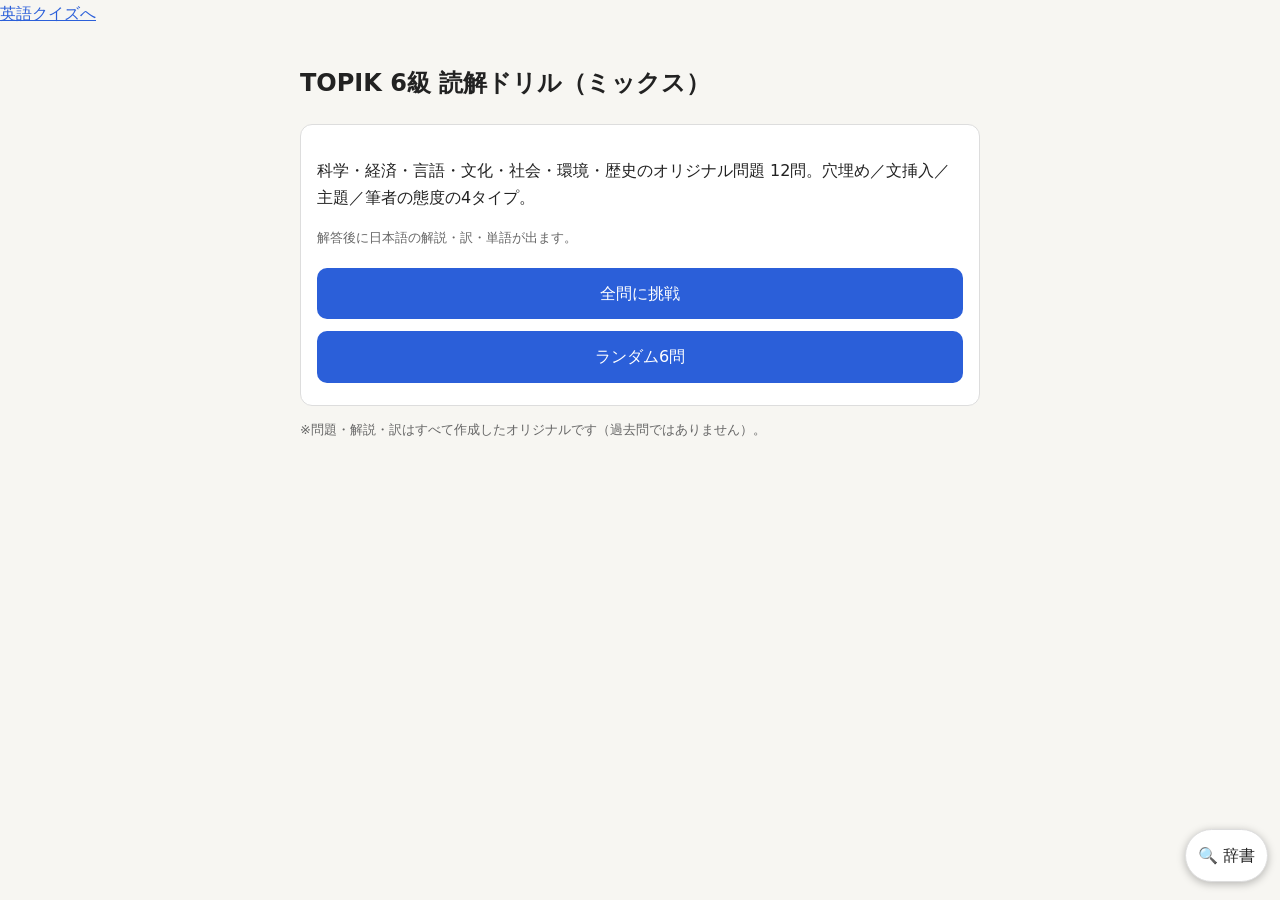
==== commit 418e3991: "変更問題の" ====
--- a/index.html
+++ b/index.html
@@ -1,218 +1,61 @@
 <!DOCTYPE html>
-<html lang="ja">
-
-<head>
-    <meta charset="utf-8">
-    <meta name="viewport" content="width=device-width,initial-scale=1,viewport-fit=cover">
-    <title>TOPIK 6級 読解ドリル</title>
-    <style>
-        :root {
-            --bg: #f7f6f2;
-            --card: #fff;
-            --tx: #222;
-            --sub: #666;
-            --ac: #2b5fd9;
-            --ok: #1a8a4a;
-            --ng: #c8372d;
-            --bd: #ddd;
-            box-sizing: border-box;
-            padding-top: env(safe-area-inset-top, 0px);
-            padding-bottom: env(safe-area-inset-bottom, 0px)
-        }
-
-        @media(prefers-color-scheme:dark) {
-            :root:not([data-theme=light]) {
-                --bg: #17181b;
-                --card: #222428;
-                --tx: #eee;
-                --sub: #aaa;
-                --ac: #7aa2ff;
-                --ok: #4cc582;
-                --ng: #ff7a70;
-                --bd: #3a3d44
-            }
-        }
-
-        html,
-        body {
-            margin: 0;
-            background: var(--bg);
-            color: var(--tx);
-            font-family: system-ui, "Hiragino Sans", "Noto Sans JP", "Noto Sans KR", sans-serif;
-            line-height: 1.7
-        }
-
-        .w {
-            max-width: 680px;
-            margin: 0 auto;
-            padding: 16px
-        }
-
-        .c {
-            background: var(--card);
-            border: 1px solid var(--bd);
-            border-radius: 12px;
-            padding: 16px;
-            margin: 12px 0
-        }
-
-        .p {
-            font-size: 16px;
-            white-space: pre-wrap
-        }
-
-        button {
-            font: inherit;
-            color: var(--tx);
-            background: var(--card);
-            border: 1px solid var(--bd);
-            border-radius: 10px;
-            padding: 12px;
-            width: 100%;
-            text-align: left;
-            margin: 6px 0;
-            cursor: pointer
-        }
-
-        button.p1 {
-            background: var(--ac);
-            color: #fff;
-            text-align: center;
-            border: 0
-        }
-
-        button.ok {
-            border-color: var(--ok);
-            background: color-mix(in srgb, var(--ok) 18%, var(--card))
-        }
-
-        button.ng {
-            border-color: var(--ng);
-            background: color-mix(in srgb, var(--ng) 18%, var(--card))
-        }
-
-        .s {
-            color: var(--sub);
-            font-size: 13px
-        }
-
-        .bar {
-            height: 6px;
-            background: var(--bd);
-            border-radius: 3px
-        }
-
-        .bar i {
-            display: block;
-            height: 100%;
-            background: var(--ac);
-            border-radius: 3px
-        }
-
-        .v {
-            background: var(--bg);
-            border-radius: 8px;
-            padding: 10px 12px;
-            margin: 8px 0;
-            font-size: 14px
-        }
-
-        .v span {
-            font-weight: 700;
-            color: var(--ac)
-        }
-
-        .sp {
-            cursor: pointer;
-            margin: 0 6px;
-            font-weight: 400 !important
-        }
-
-        .dr {
-            border: 1px solid var(--bd);
-            border-radius: 8px;
-            padding: 10px;
-            margin: 8px 0
-        }
-
-        input {
-            font: inherit;
-            width: 100%;
-            box-sizing: border-box;
-            padding: 10px;
-            border: 1px solid var(--bd);
-            border-radius: 8px;
-            background: var(--card);
-            color: var(--tx)
-        }
-
-        a {
-            color: var(--ac)
-        }
-
-        .t {
-            display: inline-block;
-            font-size: 12px;
-            padding: 2px 8px;
-            border-radius: 99px;
-            background: var(--bd);
-            margin-right: 6px
-        }
-    </style>
-</head>
-
-<body>
-    <a href="./toeic-850/index.html">TOEIC 850 単語クイズ</a>
-    <div class="w" id="app"></div>
-    <script>
-        const Q = [
-            ["64回-31", "병원의 규모에 따라 약값을 달리하는 제도가 생겼다. 감기와 같이 가벼운 병에 종합병원에서 진료를 받으면 （　） 만든 것이다. 같은 약을 동네 의원 처방전으로 사면 약값이 더 적게 나온다.", "「穴埋め」", ["환자가 약값을 조금 더 내게", "개인이 약값을 비교할 수 있게", "병원에서 병원비를 올리지 못하게", "병원비의 일부를 병원에서 지원하게"], 0, "小さな病院なら薬代が安い＝大病院は少し高い。目的は大病院への集中を減らすこと。", [["종합병원", "総合病院"], ["의원", "町の医院"], ["처방전", "処方箋"], ["약값", "薬代"], ["몰리다", "集中する・殺到する"], ["부담하다", "負担する"]], "病院の規模によって個人が負担する薬代を変える制度ができた。風邪のような比較的軽い病気で総合病院で診療を受けると、（患者が薬代を少し多く払うように）作られたものだ。同じ薬を町の医院の処方箋で買うと薬代はより少なくなる。この制度で、患者が信頼から総合病院にばかり集中する現象を減らせると予想される。"],
-            ["64回-30", "취재 경계선은 취재 과열로 생기는 불상사를 예방하려는 것이다. 법으로 정해져 있지 않지만 언론계가 이 선을 지키려 노력하는 것은 （　） 순간 원활한 보도가 어려워진다는 것을 잘 알기 때문이다.", "「穴埋め」", ["취재 정보를 공유하는", "취재 경계선이 무너지는", "취재 내용을 잘못 해석하는", "취재 경계선이 새로 설정되는"], 1, "線を守る理由＝線が崩れると取材が混乱し報道が難しくなるから。", [["취재", "取材"], ["경계선", "境界線"], ["과열", "過熱"], ["불상사", "不祥事"], ["원활하다", "円滑だ"], ["무너지다", "崩れる"]], "取材境界線は、取材の過熱で起こりうる不祥事を防ぐために設けたものだ。法で定められてはいないが、報道界がこの線を守ろうと努力するのは、（取材境界線が崩れる）瞬間、円滑な報道が難しくなることを誰よりもよく知っているからだ。"],
-            ["64回-29", "무지개는 빛이 공기 중의 물방울을 통과할 때 굴절되어 나타난다. 이때 （　） 않으면 무지개가 만들어지기 어렵다. 공기에 먼지 등이 섞이면 물방울들이 먼지 주위로 모여 빛이 통과하는 것을 막기 때문이다.", "「穴埋め」", ["해가 뜨지", "비가 그치지", "빛이 약하지", "공기가 깨끗하지"], 3, "後ろの理由「空気に埃が混ざると…」から、空気がきれいでないと虹ができにくい。", [["굴절되다", "屈折する"], ["물방울", "水滴"], ["오염 물질", "汚染物質"], ["섞이다", "混ざる"], ["막다", "遮る・防ぐ"]], "虹は、光が空気中の水滴を通過するとき屈折して現れる現象だ。そのため雨が上がった直後に日が差すと虹がよくできる。このとき（空気がきれいで）ないと虹はできにくい。空気にほこりなどの汚染物質が混ざると、水滴がほこりの周りに集まり、光が通過するのを遮るからだ。"],
-            ["91回-30", "풍부한 자원은 경제 성장의 필요조건이지 충분조건은 아니다. 풍부한 천연자원을 갖추고 있음에도 （　） 경우도 있다. 자원에만 의존해 제조업이나 서비스업 등에 투자를 하지 않게 되는 것이다.", "「穴埋め」", ["제조업에 의존하려는", "자원을 생산하지 못하는", "경제 발전을 이루지 못하는", "기술 개발에 무리하게 투자하는"], 2, "「資源が豊富でも〜」＝逆接なので発展できない例。後ろの「投資しなくなる」とも合う。", [["필요조건", "必要条件"], ["충분조건", "十分条件"], ["의존하다", "依存する"], ["빈약하다", "乏しい"], ["투자", "投資"]], "豊富な資源は経済成長の必要条件であって、十分条件ではない。豊富な天然資源を備えていても（経済発展を遂げられない）場合もある。資源だけに頼り、経済成長の中心産業である製造業やサービス業などへの投資をしなくなるのだ。一方、天然資源が乏しくても、新しい技術開発や教育で生産能力を高める国もある。"],
-            ["91回-31", "중세 시대에는 성직자가 의사를 겸해 검은색 가운을 입고 진료를 했다. 그런데 검은색 옷은 세균으로 오염된 얼룩이 잘 보이지 않았다. 이후 세균 감염의 위험성에 대한 인식이 높아지면서 （　） 가운의 색이 흰색으로 바뀌었다.", "「穴埋め」", ["염색하기 편하게", "환자와 구분이 되도록", "오염이 쉽게 눈에 띄도록", "밝은 이미지를 줄 수 있게"], 2, "黒だと汚れが見えない→白に変えた＝汚れが目立つように。", [["겸하다", "兼ねる"], ["성직자", "聖職者"], ["얼룩", "汚れ・しみ"], ["감염", "感染"], ["눈에 띄다", "目立つ"]], "医者の姿を思い浮かべると、私たちは普通白衣を思い出す。ところが医者の白衣は最初から白だったわけではない。中世には聖職者が医者を兼ねることが多く、聖職者用の黒い服で診療した。しかし黒い服は、細菌による汚れが目立たなかった。その後、細菌感染の危険性への認識が高まり、（汚れがすぐ目に付くように）白衣の色が白に変わった。"],
-            ["102回-30", "악어는 먹잇감을 잡아먹으면서 눈물을 흘린다. 음식을 씹을 때 눈물샘과 턱을 움직이는 신경이 연결되어 있기 때문이다. 이 눈물 때문에 악어는 마치 다른 동물을 잡아먹으면서 （　） 것처럼 보인다.", "「穴埋め」", ["두려움에 떠는", "죄책감을 느끼는", "갈증을 해소하는", "배부름에 만족하는"], 1, "「ワニの涙」＝偽りの涙。獲物を食べながら泣く＝罪悪感を感じているように見える。", [["비유하다", "例える"], ["눈물샘", "涙腺"], ["거짓", "偽り"], ["가식적", "わざとらしい・偽りの"], ["죄책감", "罪悪感"], ["갈증", "のどの渇き"]], "誰かに害を与えておいて、申し訳なさそうなふりをして流す偽りの涙を「ワニの涙」に例える。実際ワニは獲物を食べながら涙を流す。涙腺を担当する神経とあごを動かす神経がつながっているため、食べるときに涙が出るのだ。この涙のせいで、ワニはまるで他の動物を捕って食べながら（罪悪感を感じている）ように見える。「ワニの涙」という表現は、人間のわざとらしい行為をワニの生理現象に例えたものだ。"],
-            ["102回-31", "음료수 병과 같이 액체를 담는 용기는 대부분 원기둥 모양이다. 원기둥을 선택하는 가장 큰 이유는 （　） 위해서이다. 밑면의 넓이가 같을 때 원의 둘레가 가장 짧다. 둘레를 감싸는 재료가 가장 적게 든다.", "「穴埋め」", ["보기 좋게 만들기", "보관을 편리하게 하기", "손으로 잡기 편하게 하기", "용기의 제작 비용을 줄이기"], 3, "材料が少なく済む→生産費を下げる、と最後に明示されている。", [["원기둥", "円柱"], ["둘레", "周囲・外周"], ["밑면", "底面"], ["정사각형", "正方形"], ["생산비", "生産費"], ["제작 비용", "制作費"]], "飲料水のボトルのように液体を入れる容器は、ほとんどが円柱形だ。円柱を選ぶ最大の理由は（容器の制作費を減らす）ためだ。例えば底面が正方形、正三角形、円の場合を比べよう。底面の広さが同じ100cm²のとき、周囲の長さはそれぞれ40cm、46cm、35cmほどで、円が最も短い。したがって同じ量の液体を入れる条件なら、周りを囲む材料が最も少なくて済む円柱で作り、生産費を下げようとするのだ。"],
-            ["102回-16", "북극여우는 계절에 따라 털 색깔을 바꾼다. 이러한 털 색깔의 변화로 북극여우는 몸을 숨길 곳이 없는 북극의 환경에서도 천적으로부터 자신을 보호하고 사냥할 때 （　） 수 있다.", "「穴埋め」", ["동료와 무리를 이룰", "먹잇감에 몰래 다가갈", "체온을 적절히 유지할", "발자국을 남기지 않을"], 1, "保護色の効果＝敵から隠れ、狩りでは獲物にこっそり近づける。", [["천적", "天敵"], ["사냥하다", "狩りをする"], ["몰래", "こっそり"], ["흙", "土"], ["숨기다", "隠す"]], "ホッキョクギツネは、季節によって毛の色を変える動物だ。毛は冬には雪のような白、夏には岩や土に似た茶色に変わる。この毛色の変化によって、ホッキョクギツネは身を隠す場所のない北極の特殊な環境でも、天敵から身を守り、狩りのとき（獲物にこっそり近づく）ことができる。"],
-            ["60回-45", "원고 마감이 임박하면 사람은 본능적으로 놀라운 집중력을 발휘한다. 그래서 시간 부족 상태가 되어야만 일을 효율적으로 할 수 있다고 믿는 사람이 많다. 그러나 효율성만 믿고 （　） 것은 어리석은 일이다. 시간에 쫓기면 사람들은 한 가지에만 집중할 뿐 다른 것에는 주의를 기울이지 못하게 된다. 소방관 사고도 그런 예다.", "「穴埋め」", ["성급히 일을 처리하는", "무턱대고 일을 미루는", "관심사를 무한히 늘리는", "전적으로 하나에만 매달리는"], 1, "「時間不足になってからこそ効率的にできる」と信じる＝締め切り間際まで仕事を後回しにする。「効率性だけを信じて仕事を先延ばしにするのは愚か」という文脈。④は後ろの説明（一つにしか集中できない）に引っ張られた誤答。公式正答は②。", [["집중력", "集中力"], ["어리석다", "愚かだ"], ["주의를 기울이다", "注意を払う"], ["매달리다", "しがみつく"], ["성급히", "性急に"], ["무턱대고", "むやみに"], ["미루다", "先延ばしにする"]], "原稿の締め切りが迫ると、人は本能的に驚くべき集中力を発揮する。だから時間不足の状態になって初めて効率的に働けると信じる人が多い。しかし効率性だけを信じて（むやみに仕事を先延ばしにする）のは愚かなことだ。時間に追われると、人は一つのことにしか集中できず、他のことには注意を払えなくなる。消防隊員の事故もその例だ。"],
-            ["64回-45", "현재 우리가 지키고 있는 예법은 （　） 잘못된 예법이 전해져 온 것이다. 선조들은 음식을 많이 차리는 것보다 준비하는 마음과 정성을 중시했다. 형식보다 정성이 중요하다는 유교의 가르침을 지키고 있는 것이다.", "「穴埋め」", ["상차림이 간소화된", "후손들의 바람이 반영된", "유교의 본뜻을 살리지 못한", "현실에 맞게 축소되지 않은"], 2, "批判の対象は「本来の趣旨（정성）を活かせていない」形式主義の礼法。", [["비판하다", "批判する"], ["예법", "礼法"], ["정성", "真心"], ["간소하다", "簡素だ"], ["본뜻", "本来の意味"], ["살리다", "活かす"]], "盛大で面倒な祭祀の準備のせいで、儒教の礼法を批判する人が多い。しかし今私たちが守っている礼法は、（儒教の本来の意味を活かせていない）誤った礼法が伝わってきたものだ。先祖は祭祀で良い料理をたくさん用意することより、その料理を準備する心と真心を重んじた。形式より真心が大切だという儒教の教えを守っているのだ。"],
-            ["64回-39", "왕관은 과거 지배 계층이 착용했던 대표적인 장신구이다. （㉠） 장식도 화려하게 더해져 왕의 지위를 돋보이게 했다. （㉡） 오늘날 왕관이 가졌던 힘과 지위의 의미는 약화되었으나…\n\n〈文〉그래서 백성들이 구하기 힘든 매우 귀하고 값비싼 재료로 만들어졌다.", "「文挿入」どこに入る？", ["㉠", "㉡", "㉢", "㉣"], 0, "「그래서」＝支配層が着けた→だから庶民に手に入らない貴重な材料。直後の「装飾も華やかに」に自然につながる。", [["왕관", "王冠"], ["장신구", "装身具"], ["지배 계층", "支配階級"], ["값비싸다", "高価だ"], ["돋보이다", "際立つ"], ["백성", "民"]], "王冠は、昔の支配階級が着けた代表的な装身具だ。（㉠）飾りも華やかに加えられ、それを被る王の地位をより際立たせた。（㉡）今日、王冠が持っていた力や地位の意味は弱まったが…\n\n〈文〉そのため、民が手に入れにくい非常に貴重で高価な材料で作られた。"],
-            ["91回-39", "〈文〉그런데 심판이 아무리 위치 선정을 잘해도 필연적으로 선수의 몸에 가려서 볼 수 없는 사각지대가 생긴다.\n\n스포츠 경기에서 득점이나 반칙의 판정은 심판에 의해서 이루어진다.（㉠）이렇게 눈에 보이지 않는 곳에서 벌어진 상황에 대해서는 심판도 정확한 판단을 하기 어렵다.（㉡）비디오 판독은…", "「文挿入」どこに入る？", ["㉠", "㉡", "㉢", "㉣"], 0, "直後の「이렇게 눈에 보이지 않는 곳」が死角を受けている。", [["심판", "審判"], ["반칙", "反則"], ["판정", "判定"], ["사각지대", "死角"], ["판독", "判読（リプレイ確認）"], ["신뢰도", "信頼度"]], "〈文〉ところが、審判がいくら位置取りがうまくても、必然的に選手の体に隠れて見えない死角が生じる。\n\nスポーツの試合で、得点や反則などの判定は審判によって行われる。（㉠）このように目に見えない所で起きた状況については、審判も正確な判断が難しい。（㉡）ビデオ判定は…"],
-            ["102回-39", "〈文〉사회적으로도 이들을 위한 재교육의 장이 충분히 마련되어 있지 않다.\n\n운동선수의 평균 은퇴 연령은 23.6세이다.（㉠）대부분 새 직업을 찾아야 한다.（㉡）하지만 개개인이 은퇴 이후의 삶을 준비할 여력이 없다.（㉢）이에 현역부터 직업 교육 등을 지원하는 구단이 많아지고 있다.（㉣）", "「文挿入」どこに入る？", ["㉠", "㉡", "㉢", "㉣"], 2, "「個人は準備する余裕がない」＋「社会的にも」→その直後。次の「이에（これに）」で球団の支援へ続く。", [["은퇴", "引退"], ["현역", "現役"], ["여력", "余力"], ["재교육", "再教育"], ["구단", "球団"], ["매진하다", "打ち込む"]], "〈文〉社会的にも、彼らのための再教育の場が十分に用意されていない。\n\n運動選手の平均引退年齢は23.6歳と、非常に短い。（㉠）指導者の道を歩む少数の選手を除けば、大半の選手は引退後に新しい職を探さなければならない。（㉡）しかし選手は長い間運動だけに打ち込んできたので、個人が引退後の生活を準備する余裕がない。（㉢）これを受けて、現役のときから選手に職業教育などを支援する球団が増えている。"],
-            ["64回-38", "음주 운전으로 인명 피해를 낸 사람에 대한 처벌 강화 법안이 통과되었다. 하지만 새 법안은 원래 안건보다 처벌의 강도를 낮춘 것이라는 점에서 반쪽짜리 법안에 불과하다. 이는 경각심을 높이고 재발 위험성을 낮추려던 본래의 취지에는 맞지 않는다.", "「主題」", ["법안이 가진 본래의 취지를 널리 알려야 한다.", "피해 정도에 따라 처벌의 수위를 조절해야 한다.", "새 법안의 통과가 더 이상 미뤄져서는 안 된다.", "새 법안은 실질적 효과를 거두는 데 미흡한 점이 있다."], 3, "「半端な法案」「本来の趣旨に合わない」＝効果が不十分という批判。", [["처벌", "処罰"], ["법안", "法案"], ["반쪽짜리", "中途半端なもの"], ["경각심", "警戒心"], ["재발", "再発"], ["취지", "趣旨"], ["미흡하다", "不十分だ"]], "飲酒運転で人命被害を出した人への処罰強化法案が国会で可決された。しかし新法案は、元の案より処罰の強度を下げたという点で、中途半端な法案にすぎない。この法律によれば、飲酒運転の加害者の処罰が先延ばしされたり、一定期間後に効力がなくなったりすることもある。これは、飲酒運転への警戒心を高め、再発の危険性を下げるという本来の趣旨には合わない。"],
-            ["102回-38", "목적세는 사용처가 미리 정해진 세금이다. 그런데 목적세가 시의에 따라서는 국가 재정의 효율성을 떨어뜨릴 수 있다. 남는 목적세를 용도 변경해서 필요한 곳에 사용하려 해도 해당 분야 외에는 사용할 수 없는 것은 큰 문제이다.", "「主題」", ["목적세의 징수 금액을 점진적으로 늘려야 한다.", "목적세를 도입할 때는 국민의 동의를 얻어야 한다.", "목적세를 통해 신속하게 쓸 수 있는 재원을 확보해야 한다.", "목적세를 필요에 따라 유연하게 사용할 수 있도록 해야 한다."], 3, "問題点＝余っても他に使えない硬直性→柔軟に使えるようにすべき。", [["목적세", "目的税"], ["재정", "財政"], ["소진되다", "使い果たされる"], ["남용되다", "乱用される"], ["용도", "用途"], ["명목", "名目"], ["유연하다", "柔軟だ"]], "目的税は、使い道があらかじめ決まっている税金だ。交通税、環境税、教育税などがその例だ。ところが目的税は、場合によっては国の財政の効率性を下げうる。多くの目的税がその年に使い切られず、不要な所に乱用されるからだ。余った目的税を用途変更して必要な所に使おうとしても、目的税という名目に縛られ、該当分野以外には使えないのは大きな問題だ。"],
-            ["102回-35", "인류를 화성에 보내기 위한 우주 탐사 프로젝트가 한창이다. 의식주 문제가 더 시급하다고 비판하는 목소리도 있다. 하지만 우주 탐사는 극한의 환경이라 혁신적인 해결책을 요구한다. 이 과정에서 개발된 기술은 새로운 산업과 일자리를 창출하며 경제 성장의 동력이 된다.", "「主題」", ["우주 탐사를 반대하는 주장이 갈수록 힘을 얻고 있다.", "우주 탐사는 경제적 가치를 창출하지 못할 가능성이 높다.", "우주 탐사 기술은 산업과 경제 전반을 발전시키는 역할을 한다.", "우주 탐사의 가장 중요한 임무는 미지의 세계를 탐구하는 것이다."], 2, "「하지만」以降が筆者の主張。技術が産業・経済の原動力になる。", [["탐사", "探査"], ["시급하다", "急を要する"], ["극한", "極限"], ["혁신적", "革新的"], ["창출하다", "創出する"], ["동력", "原動力"]], "人類を火星に送るための宇宙探査プロジェクトが盛んだ。これに対し、目の前の衣食住の問題を解決するほうが急務だと批判する声もある。しかし宇宙探査は、単に未知の世界を探るだけではない。宇宙という極限の環境は、既存の技術では解決できない革新的な解決策を求める。この過程で開発された技術は、社会の様々な分野で新しい産業と雇用を生み出し、経済成長の原動力になる。"],
-            ["91回-46", "경제 범죄의 수법이 날이 갈수록 다양해지고 지능화되어 충격과 피해가 막심하다. 가벼이 여겨서는 안 되며 관대하게 처벌해서도 안 된다. 건전한 경제 질서를 확립하기 위해 엄벌할 필요가 있다. 한탕주의가 만연하지 않도록 처벌 수준을 더 높여야 한다.", "「筆者の態度」", ["경제 범죄가 사회에 미치는 영향을 부정하고 있다.", "경제 사범에 대한 처벌을 강화하도록 촉구하고 있다.", "경제 사범의 처벌로 생길 결과에 대해 우려하고 있다.", "경제 범죄의 다양한 수법을 객관적으로 분석하고 있다."], 1, "「엄벌할 필요」「처벌 수준을 더 높여야」＝厳罰化を促している。", [["수법", "手口"], ["지능화", "巧妙化"], ["막심하다", "甚だしい"], ["엄벌하다", "厳罰に処す"], ["한탕주의", "一攫千金主義"], ["만연하다", "蔓延する"], ["촉구하다", "強く促す"]], "経済犯罪の手口は日増しに多様化・巧妙化し、社会に与える衝撃と被害は甚大だ。最近の証券会社職員の株価操作で、顧客が1000億ウォン以上の損害を受けた事件だけでもそうだ。このような経済犯罪は、個人の損害を超えて国の経済とも直結しうる。したがって軽く見てはならず、寛大に処罰してもならない。健全な経済秩序を確立するため、経済事犯を厳しく罰する必要がある。「一発当てて体で償えばいい」という一攫千金主義が蔓延しないよう、処罰水準をさらに高めるべきだ。"],
-            ["102回-46", "한국은 급증하는 정보 전송량에 비해 해저 전선이 턱없이 부족하다. 해저 전선 설치는 첨단 기술과 막대한 자본이 요구되며 민간 기업만으로는 해결하기 어렵다. 따라서 정부는 법적·경제적·외교적 제도를 정비하는 등 해저 전선의 수를 늘리는 적극적인 방안을 마련해야 한다.", "「筆者の態度」", ["해저 전선의 구축으로 생길 부작용을 우려하고 있다.", "해저 전선의 문제점과 위험성에 대해 역설하고 있다.", "해저 전선에 대한 국가적 차원의 대응을 촉구하고 있다.", "해저 전선이 세계정세에 미치는 영향을 부정하고 있다."], 2, "「정부는〜마련해야 한다」＝国の積極対応を促す。", [["해저 전선", "海底ケーブル"], ["턱없이", "はるかに・とんでもなく"], ["어민", "漁民"], ["막대하다", "莫大だ"], ["정비하다", "整える"], ["촉구하다", "強く促す"]], "世界の海の底には400本を超える海底ケーブルが、大洋と沿岸に沿って設置されている。国家間の情報通信の99%が、この海底ケーブルを通じて行われる。しかし韓国は、急増する情報伝送量に比べ、海底ケーブルがはるかに不足している。…したがって政府は、海底ケーブル設置のための法的・経済的・外交的制度を整えるなど、ケーブルの数を増やす積極的な方策を講じなければならない。デジタル転換が加速しデータ需要が急増する今日、海底ケーブルをどれだけ保有するかによって、世界の通信網の主導権が決まることを肝に銘じるべきだ。"]
-        ];
-        const app = document.getElementById('app'); let qs, i, sc, wrong, done;
-        function shuffle(a) { a = a.slice(); for (let k = a.length - 1; k > 0; k--) { const j = Math.random() * (k + 1) | 0;[a[k], a[j]] = [a[j], a[k]] } return a }
-        function home() { app.innerHTML = `<h2>TOPIK 6級 読解ドリル</h2><div class="c"><p>第60・64・91・102回 TOPIK II 読解の過去問から ${Q.length}問を収録（長文は要点を抜粋）。</p><p class="s">選択肢は4択、解答後に日本語で解説が出ます。</p><button class="p1" onclick="start(Q)">全問に挑戦</button><button class="p1" onclick="start(shuffle(Q).slice(0,8))">ランダム8問</button></div><p class="s">※正答は公式の正答表で確認済みです。解説・日本語訳・単語は作成したものです。</p>` }
-        function start(l) { qs = shuffle(l); i = 0; sc = 0; wrong = []; show() }
-        function show() {
-            if (i >= qs.length) return end(); const q = qs[i]; done = false;
-            app.innerHTML = `<div class="s">${i + 1} / ${qs.length}　正解 ${sc}</div><div class="bar"><i style="width:${i / qs.length * 100}%"></i></div><div class="c"><span class="t">${q[0]}</span><span class="t">${q[2]}</span><div class="p" style="margin-top:8px">${q[1]}</div></div><div id="o">${q[3].map((t, k) => `<button onclick="pick(${k})">${'①②③④'[k]} ${t}</button>`).join('')}</div><div id="x"></div>`
-        }
-        function pick(k) {
-            if (done) return; done = true; const q = qs[i], b = document.querySelectorAll('#o button'); b[q[4]].classList.add('ok');
-            if (k == q[4]) sc++; else { b[k].classList.add('ng'); wrong.push(q) }
-            document.getElementById('x').innerHTML = `<div class="c"><b>${k == q[4] ? '⭕ 正解' : '❌ 不正解（正解は' + '①②③④'[q[4]] + '）'}</b><p>${q[5]}</p><div class="v" style="white-space:pre-wrap"><b>🇯🇵 日本語訳</b>\n${q[7]}</div><div class="v"><b>📖 単語・表現</b>${q[6].map(w => `<div><span>${w[0]}</span><span class="sp" onclick="say('${w[0]}')">🔊</span>${w[1]}</div>`).join('')}</div><button class="p1" onclick="i++;show()">${i + 1 < qs.length ? '次へ' : '結果を見る'}</button></div>`
-        }
-        const D = {}; Q.forEach(q => q[6].forEach(w => D[w[0]] = w[1]));
-        const LL = ['g', 'kk', 'n', 'd', 'tt', 'r', 'm', 'b', 'pp', 's', 'ss', '', 'j', 'jj', 'ch', 'k', 't', 'p', 'h'], VV = ['a', 'ae', 'ya', 'yae', 'eo', 'e', 'yeo', 'ye', 'o', 'wa', 'wae', 'oe', 'yo', 'u', 'wo', 'we', 'wi', 'yu', 'eu', 'ui', 'i'], TT = ['', 'k', 'kk', 'ks', 'n', 'nj', 'nh', 't', 'l', 'lk', 'lm', 'lb', 'ls', 'lt', 'lp', 'lh', 'm', 'p', 'ps', 't', 't', 'ng', 't', 't', 'k', 't', 'p', 't'];
-        function rom(s) { return [...s].map(c => { const n = c.charCodeAt(0) - 44032; if (n < 0 || n > 11171) return c; return LL[n / 588 | 0] + VV[(n % 588) / 28 | 0] + TT[n % 28] }).join('') }
-        function say(t) { try { const u = new SpeechSynthesisUtterance(t); u.lang = 'ko-KR'; u.rate = .8; speechSynthesis.cancel(); speechSynthesis.speak(u) } catch (e) { } }
-        function dict() { const d = document.getElementById('dp'); d.style.display = d.style.display == 'block' ? 'none' : 'block' }
-        function look() {
-            const v = document.getElementById('di').value.trim(), o = document.getElementById('dr'); if (!v) { o.innerHTML = ''; return }
-            const r = Object.entries(D).filter(([k, m]) => k.includes(v) || m.includes(v)).slice(0, 8), e = encodeURIComponent(v), sv = v.replace(/'/g, '');
-            o.innerHTML = (r.length ? r.map(([k, m]) => `<div class="dr"><b>${k}</b> <span class="sp" onclick="say('${k}')">🔊</span> ${m}<div class="s">読み：${rom(k)}</div></div>`).join('') : '<p class="s">アプリ内の単語帳には見つかりませんでした。</p>') + `<div class="dr"><b>${v}</b> <span class="sp" onclick="say('${sv}')">🔊</span><div class="s">読み：${rom(v)}</div><div id="on" class="s">オンライン翻訳を検索中…</div><p><a target="_blank" rel="noopener" href="https://ja.dict.naver.com/#/search?query=${e}">Naver辞書</a>　<a target="_blank" rel="noopener" href="https://papago.naver.com/?sk=ko&tk=ja&st=${e}">Papago</a>　<a target="_blank" rel="noopener" href="https://translate.google.com/?sl=ko&tl=ja&text=${e}">Google翻訳</a></p></div>`; online(v)
-        }
-        async function online(v) { const el = document.getElementById('on'); if (!el) return; const ko = /[가-힣]/.test(v); try { const r = await fetch('https://api.mymemory.translated.net/get?q=' + encodeURIComponent(v) + '&langpair=' + (ko ? 'ko|ja' : 'ja|ko')); const j = await r.json(); el.textContent = 'オンライン翻訳：' + j.responseData.translatedText } catch (e) { el.textContent = 'オンライン翻訳はこの環境では使えません。下のリンクで調べられます。' } }
-        document.body.insertAdjacentHTML('beforeend', '<button onclick="dict()" style="position:fixed;right:12px;bottom:calc(12px + env(safe-area-inset-bottom,0px));width:auto;border-radius:99px;box-shadow:0 2px 8px #0004;z-index:10">🔍 辞書</button><div id="dp" style="display:none;position:fixed;left:0;right:0;bottom:0;max-height:70%;overflow:auto;background:var(--card);border-top:1px solid var(--bd);padding:14px 16px 70px;z-index:9"><b>単語・発音を調べる</b><input id="di" placeholder="韓国語または日本語を入力" oninput="clearTimeout(window.tm);window.tm=setTimeout(look,500)"><div id="dr"></div><p class="s">読みは簡易ローマ字です（連音化などは反映されません）。🔊で音声を聞けます。</p></div>');
-        function end() { app.innerHTML = `<h2>結果：${sc} / ${qs.length}</h2><div class="c"><div class="bar"><i style="width:${sc / qs.length * 100}%"></i></div>${wrong.length ? `<button class="p1" style="margin-top:12px" onclick="start(wrong)">間違えた${wrong.length}問をやり直す</button>` : '<p>全問正解！🎉</p>'}<button onclick="home()">トップへ</button></div>` }
-        home();
-    </script>
-</body>
-
-</html>+<html lang="ja"><head><meta charset="utf-8">
+<meta name="viewport" content="width=device-width,initial-scale=1,viewport-fit=cover">
+<title>TOPIK 6級 読解ドリル（ミックス）</title>
+<style>
+:root{--bg:#f7f6f2;--card:#fff;--tx:#222;--sub:#666;--ac:#2b5fd9;--ok:#1a8a4a;--ng:#c8372d;--bd:#ddd;box-sizing:border-box;padding-top:env(safe-area-inset-top,0px);padding-bottom:env(safe-area-inset-bottom,0px)}
+@media(prefers-color-scheme:dark){:root:not([data-theme=light]){--bg:#17181b;--card:#222428;--tx:#eee;--sub:#aaa;--ac:#7aa2ff;--ok:#4cc582;--ng:#ff7a70;--bd:#3a3d44}}
+html,body{margin:0;background:var(--bg);color:var(--tx);font-family:system-ui,"Hiragino Sans","Noto Sans JP","Noto Sans KR",sans-serif;line-height:1.7}
+.w{max-width:680px;margin:0 auto;padding:16px 16px 80px}
+.c{background:var(--card);border:1px solid var(--bd);border-radius:12px;padding:16px;margin:12px 0}
+.p{font-size:16px;white-space:pre-wrap}
+button{font:inherit;color:var(--tx);background:var(--card);border:1px solid var(--bd);border-radius:10px;padding:12px;width:100%;text-align:left;margin:6px 0;cursor:pointer}
+button.p1{background:var(--ac);color:#fff;text-align:center;border:0}
+button.ok{border-color:var(--ok);background:color-mix(in srgb,var(--ok) 18%,var(--card))}
+button.ng{border-color:var(--ng);background:color-mix(in srgb,var(--ng) 18%,var(--card))}
+.s{color:var(--sub);font-size:13px}
+.bar{height:6px;background:var(--bd);border-radius:3px}
+.bar i{display:block;height:100%;background:var(--ac);border-radius:3px}
+.v{background:var(--bg);border-radius:8px;padding:10px 12px;margin:8px 0;font-size:14px}
+.v span{font-weight:700;color:var(--ac)}
+.sp{cursor:pointer;margin:0 6px;font-weight:400!important}
+.dr{border:1px solid var(--bd);border-radius:8px;padding:10px;margin:8px 0}
+input{font:inherit;width:100%;box-sizing:border-box;padding:10px;border:1px solid var(--bd);border-radius:8px;background:var(--card);color:var(--tx)}
+a{color:var(--ac)}
+.t{display:inline-block;font-size:12px;padding:2px 8px;border-radius:99px;background:var(--bd);margin-right:6px}
+</style></head>
+<body><a href="toeic-850/index.html">英語クイズへ</a><div class="w" id="app"></div>
+<script>
+const Q=[
+["科学","수면 중에 뇌는 하루 동안 쌓인 노폐물을 씻어 낸다. 그래서 잠을 충분히 자지 못하면 （　） 쉽다. 노폐물이 제거되지 않은 채 남아 있기 때문이다.","「穴埋め」",["집중력이 떨어지기","식욕이 사라지기","꿈을 많이 꾸기","체온이 내려가기"],0,"理由「老廃物が残っているから」→ 脳の働き（集中力）の低下につながる。",[["노폐물","老廃物"],["씻어 내다","洗い流す"],["제거되다","除去される"],["집중력","集中力"]],"睡眠中、脳は一日の間にたまった老廃物を洗い流す。そのため十分に眠れないと（集中力が落ち）やすい。老廃物が取り除かれないまま残っているからだ。"],
+["経済","최근 배달 앱 수수료가 올라 소상공인의 부담이 커지고 있다. 수수료 부담이 커지면 가게는 음식 값을 올리게 되고, 결국 （　） 것이다.","「穴埋め」",["배달 기사의 수입이 늘어나는","가게의 매출이 저절로 늘어나는","소비자가 그 부담을 떠안게 되는","앱 회사가 수수료를 낮추게 되는"],2,"手数料↑→価格↑ の流れの帰結＝最終的に消費者が負担する。",[["수수료","手数料"],["소상공인","小規模事業者"],["부담","負担"],["떠안다","背負い込む"]],"最近、配達アプリの手数料が上がり、小規模事業者の負担が大きくなっている。手数料の負担が増えれば店は料理の値段を上げ、結局（消費者がその負担を背負うことになる）のだ。"],
+["言語","언어는 사회와 함께 변한다. 새로운 물건이 생기면 새 단어가 생기고, 쓰이지 않게 된 물건의 이름은 （　）. 사전에는 남아 있어도 일상에서는 듣기 어려워진다.","「穴埋め」",["더 자주 쓰이게 된다","서서히 잊힌다","다른 나라로 전해진다","새로운 뜻이 더해진다"],1,"後ろの「日常では聞かなくなる」と対応＝徐々に忘れられる。",[["일상","日常"],["서서히","徐々に"],["잊히다","忘れられる"],["쓰이다","使われる"]],"言語は社会とともに変わる。新しい物ができれば新しい単語が生まれ、使われなくなった物の名前は（徐々に忘れられる）。辞書には残っていても、日常では耳にしにくくなる。"],
+["文化","온돌은 바닥 아래로 뜨거운 공기를 지나가게 해 방을 데우는 난방 방식이다. 바닥 전체를 데우기 때문에 （　） 장점이 있다. 불을 끈 뒤에도 따뜻함이 오래 남는다.","「穴埋め」",["방이 오래 따뜻하게 유지되는","바닥이 금방 식는","습기가 쉽게 차는","연료가 전혀 들지 않는"],0,"次の文「불을 끈 뒤에도 따뜻함이 오래 남는다」を言い換えた内容が入る。",[["온돌","オンドル"],["데우다","温める"],["난방","暖房"],["유지되다","維持される"]],"オンドルは、床下に熱い空気を通して部屋を暖める暖房方式だ。床全体を暖めるため、（部屋が長く暖かく保たれる）という長所がある。火を消した後も暖かさが長く残る。"],
+["社会","원격 근무가 확산되면서 출퇴근 시간이 줄었다.（㉠）업무 시간도 유연해져 개인 생활을 챙기기 쉬워졌다.（㉡）집에서 일하다 보니 일과 휴식의 경계가 흐려졌다.（㉢）이에 일부 기업은 퇴근 후 연락을 제한하는 규칙을 만들고 있다.（㉣）\n\n〈文〉그러나 이러한 변화가 모든 면에서 긍정적인 것은 아니다.","「文挿入」どこに入る？",["㉠","㉡","㉢","㉣"],1,"長所（通勤短縮・柔軟な時間）を述べた後、「しかし」で短所（境界が曖昧）へ転換する位置＝㉡。",[["원격 근무","リモートワーク"],["확산되다","広がる"],["유연하다","柔軟だ"],["경계","境界"],["제한하다","制限する"]],"リモートワークが広がり、通勤時間が減った。（㉠）勤務時間も柔軟になり、私生活を大事にしやすくなった。（㉡）家で働くうちに、仕事と休息の境目があいまいになった。（㉢）これを受け、一部の企業は退勤後の連絡を制限するルールを作っている。（㉣）\n\n〈文〉しかし、こうした変化がすべての面で肯定的なわけではない。"],
+["食文化","김치는 배추를 소금에 절여 발효시킨 음식이다.（㉠）발효 과정에서 유산균이 만들어지는데, 온도에 따라 유산균의 활동이 달라진다.（㉡）낮은 온도에서는 천천히 익어 깊은 맛이 난다.（㉢）반대로 높은 온도에서는 빨리 시어진다.（㉣）\n\n〈文〉이처럼 김치의 맛은 보관 온도에 따라 크게 달라진다.","「文挿入」どこに入る？",["㉠","㉡","㉢","㉣"],3,"「이처럼（このように）」＝低温・高温の二つの例を受けるまとめ＝最後の㉣。",[["절이다","漬ける"],["발효","発酵"],["유산균","乳酸菌"],["익다","熟す"],["시어지다","酸っぱくなる"]],"キムチは白菜を塩に漬けて発酵させた食べ物だ。（㉠）発酵の過程で乳酸菌が作られるが、温度によって乳酸菌の活動が変わる。（㉡）低い温度ではゆっくり熟成して深い味になる。（㉢）反対に高い温度では早く酸っぱくなる。（㉣）\n\n〈文〉このように、キムチの味は保管温度によって大きく変わる。"],
+["科学","벌은 꽃에서 꿀을 모으면서 꽃가루를 다른 꽃으로 옮긴다. 이 과정에서 식물은 열매를 맺을 수 있다. 따라서 벌이 줄어들면 （　） 문제가 생긴다.","「穴埋め」",["꽃의 색깔이 변하는","꿀의 가격이 내려가는","날씨가 더 추워지는","농작물의 수확량이 줄어드는"],3,"蜂が受粉を助ける→減ると実がなりにくい＝収穫量の減少。",[["꽃가루","花粉"],["열매를 맺다","実を結ぶ"],["농작물","農作物"],["수확량","収穫量"]],"蜂は花から蜜を集めながら、花粉を別の花へ運ぶ。この過程で植物は実をつけることができる。したがって蜂が減ると、（農作物の収穫量が減る）という問題が生じる。"],
+["科学・技術","인공지능이 쓴 글이 문학상에 당선되는 시대가 되었다. 그러나 글을 쓴다는 것은 단어를 이어 붙이는 일이 아니라 자신의 경험과 고민을 담는 일이다. 기계가 아무리 매끄러운 문장을 만들어도 삶을 겪어 본 사람의 목소리를 대신할 수는 없다.","「主題」",["인공지능의 글쓰기 기술은 계속 발전해야 한다.","문학상 심사 기준을 새로 만들어야 한다.","인공지능은 인간의 경험이 담긴 글을 대신하기 어렵다.","글쓰기 교육을 더 일찍 시작해야 한다."],2,"「그러나」以降が主張。最後の文＝人の声は機械が代われない。",[["당선되다","当選する"],["이어 붙이다","つなぎ合わせる"],["매끄럽다","なめらかだ"],["대신하다","代わりをする"]],"AIが書いた文章が文学賞に当選する時代になった。しかし文章を書くとは、単語をつなぎ合わせることではなく、自分の経験や悩みを込めることだ。機械がどれだけなめらかな文を作っても、人生を経験した人の声を代わりに担うことはできない。"],
+["環境","일회용 컵 보증금제는 컵을 반납하면 돈을 돌려주는 제도이다. 처음에는 번거롭다는 불만이 많았지만, 반납률이 오르면서 쓰레기가 눈에 띄게 줄었다. 작은 불편이 있더라도 이 제도를 지속적으로 확대할 필요가 있다.","「主題」",["일회용 컵 보증금제는 불편함이 있어도 확대해야 한다.","컵 반납 절차를 지금보다 간단하게 만들어야 한다.","쓰레기 처리 비용을 소비자가 모두 부담해야 한다.","일회용 컵 보증금제는 효과가 없으므로 폐지해야 한다."],0,"最後の文「확대할 필요가 있다」が筆者の主張。",[["보증금","保証金・デポジット"],["반납","返却"],["번거롭다","煩わしい"],["확대하다","拡大する"]],"使い捨てカップの保証金制度は、カップを返却すればお金が戻る制度だ。最初は面倒だという不満が多かったが、返却率が上がるにつれゴミが目に見えて減った。多少の不便があっても、この制度を継続的に拡大する必要がある。"],
+["歴史","문화재 복원은 원래 모습을 되살리는 일이다. 하지만 자료가 부족한 상태에서 무리하게 복원하면 오히려 원형을 훼손할 수 있다. 따라서 복원은 충분한 고증을 거친 뒤에 신중하게 이루어져야 한다.","「主題」",["문화재는 가능한 한 모두 복원해야 한다.","복원 기술 개발에 더 많이 투자해야 한다.","문화재 관람료를 낮춰 접근성을 높여야 한다.","문화재 복원은 충분한 고증을 바탕으로 신중하게 해야 한다."],3,"「따라서」以降が結論＝十分な考証のうえで慎重に。",[["복원","復元"],["원형","原形"],["훼손하다","損なう"],["고증","考証"]],"文化財の復元は、元の姿をよみがえらせることだ。しかし資料が不足した状態で無理に復元すると、かえって原形を損なうおそれがある。したがって復元は、十分な考証を経たうえで慎重に行われるべきだ。"],
+["社会","요즘 '혼밥'이 늘면서 혼자 밥 먹는 것을 이상하게 보는 시선이 줄었다. 하지만 식사는 단순히 영양을 채우는 일이 아니라 대화를 통해 관계를 쌓는 시간이기도 하다. 가끔은 가족이나 친구와 함께하는 식탁의 가치를 되돌아볼 필요가 있다.","「筆者の態度」",["함께하는 식사의 가치를 다시 생각해 보자고 권하고 있다.","혼밥 문화가 확산되는 현상을 환영하고 있다.","혼밥이 늘어난 원인을 객관적으로 분석하고 있다.","식사 시간을 줄여야 한다고 주장하고 있다."],0,"「되돌아볼 필요가 있다」＝見直すことを促している。",[["혼밥","一人ご飯"],["시선","視線・まなざし"],["쌓다","築く"],["되돌아보다","振り返る"]],"最近「一人ご飯」が増え、一人で食事をするのを変に見る視線が減った。しかし食事は単に栄養を摂ることではなく、会話を通じて関係を築く時間でもある。ときには家族や友人と囲む食卓の価値を振り返る必要がある。"],
+["科学・技術","일부 전문가들은 자율주행차가 곧 모든 교통사고를 없앨 것이라고 말한다. 그러나 기술은 아직 폭우나 폭설 같은 상황에서 불안정하며, 사고가 났을 때의 책임 소재도 정해지지 않았다. 지나친 기대는 오히려 위험을 키울 수 있다.","「筆者の態度」",["자율주행차 기술의 완성도를 높이 평가하고 있다.","자율주행차의 상용화 시기를 예측하고 있다.","자율주행차에 대한 지나친 기대를 경계하고 있다.","교통사고 통계를 바탕으로 원인을 분석하고 있다."],2,"「지나친 기대는 오히려 위험을 키울 수 있다」＝過度な期待への警戒。",[["자율주행차","自動運転車"],["불안정하다","不安定だ"],["책임 소재","責任の所在"],["경계하다","警戒する"]],"一部の専門家は、自動運転車がまもなくすべての交通事故をなくすと言う。しかし技術はまだ豪雨や豪雪のような状況で不安定で、事故の際の責任の所在も決まっていない。過度な期待は、かえって危険を大きくしかねない。"]
+];
+const app=document.getElementById('app');let qs,i,sc,wrong,done;
+function shuffle(a){a=a.slice();for(let k=a.length-1;k>0;k--){const j=Math.random()*(k+1)|0;[a[k],a[j]]=[a[j],a[k]]}return a}
+function home(){app.innerHTML=`<h2>TOPIK 6級 読解ドリル（ミックス）</h2><div class="c"><p>科学・経済・言語・文化・社会・環境・歴史のオリジナル問題 ${Q.length}問。穴埋め／文挿入／主題／筆者の態度の4タイプ。</p><p class="s">解答後に日本語の解説・訳・単語が出ます。</p><button class="p1" onclick="start(Q)">全問に挑戦</button><button class="p1" onclick="start(shuffle(Q).slice(0,6))">ランダム6問</button></div><p class="s">※問題・解説・訳はすべて作成したオリジナルです（過去問ではありません）。</p>`}
+function start(l){qs=shuffle(l);i=0;sc=0;wrong=[];show()}
+function show(){if(i>=qs.length)return end();const q=qs[i];done=false;
+app.innerHTML=`<div class="s">${i+1} / ${qs.length}　正解 ${sc}</div><div class="bar"><i style="width:${i/qs.length*100}%"></i></div><div class="c"><span class="t">${q[0]}</span><span class="t">${q[2]}</span><div class="p" style="margin-top:8px">${q[1]}</div></div><div id="o">${q[3].map((t,k)=>`<button onclick="pick(${k})">${'①②③④'[k]} ${t}</button>`).join('')}</div><div id="x"></div>`}
+function pick(k){if(done)return;done=true;const q=qs[i],b=document.querySelectorAll('#o button');b[q[4]].classList.add('ok');
+if(k==q[4])sc++;else{b[k].classList.add('ng');wrong.push(q)}
+document.getElementById('x').innerHTML=`<div class="c"><b>${k==q[4]?'⭕ 正解':'❌ 不正解（正解は'+'①②③④'[q[4]]+'）'}</b><p>${q[5]}</p><div class="v" style="white-space:pre-wrap"><b>🇯🇵 日本語訳</b>\n${q[7]}</div><div class="v"><b>📖 単語・表現</b>${q[6].map(w=>`<div><span>${w[0]}</span><span class="sp" onclick="say('${w[0]}')">🔊</span>${w[1]}</div>`).join('')}</div><button class="p1" onclick="i++;show()">${i+1<qs.length?'次へ':'結果を見る'}</button></div>`}
+const D={};Q.forEach(q=>q[6].forEach(w=>D[w[0]]=w[1]));
+function say(t){try{const u=new SpeechSynthesisUtterance(t);u.lang='ko-KR';u.rate=.8;speechSynthesis.cancel();speechSynthesis.speak(u)}catch(e){}}
+function dict(){const d=document.getElementById('dp');d.style.display=d.style.display=='block'?'none':'block'}
+function look(){const v=document.getElementById('di').value.trim(),o=document.getElementById('dr');if(!v){o.innerHTML='';return}
+const r=Object.entries(D).filter(([k,m])=>k.includes(v)||m.includes(v)).slice(0,8),e=encodeURIComponent(v);
+o.innerHTML=(r.length?r.map(([k,m])=>`<div class="dr"><b>${k}</b> <span class="sp" onclick="say('${k}')">🔊</span> ${m}</div>`).join(''):'<p class="s">単語帳には見つかりませんでした。</p>')+`<p><a target="_blank" rel="noopener" href="https://ja.dict.naver.com/#/search?query=${e}">Naver辞書</a>　<a target="_blank" rel="noopener" href="https://papago.naver.com/?sk=ko&tk=ja&st=${e}">Papago</a>　<a target="_blank" rel="noopener" href="https://translate.google.com/?sl=ko&tl=ja&text=${e}">Google翻訳</a></p>`}
+document.body.insertAdjacentHTML('beforeend','<button onclick="dict()" style="position:fixed;right:12px;bottom:calc(12px + env(safe-area-inset-bottom,0px));width:auto;border-radius:99px;box-shadow:0 2px 8px #0004;z-index:10">🔍 辞書</button><div id="dp" style="display:none;position:fixed;left:0;right:0;bottom:0;max-height:70%;overflow:auto;background:var(--card);border-top:1px solid var(--bd);padding:14px 16px 70px;z-index:9"><b>単語を調べる</b><input id="di" placeholder="韓国語または日本語を入力" oninput="clearTimeout(window.tm);window.tm=setTimeout(look,400)"><div id="dr"></div></div>');
+function end(){app.innerHTML=`<h2>結果：${sc} / ${qs.length}</h2><div class="c"><div class="bar"><i style="width:${sc/qs.length*100}%"></i></div>${wrong.length?`<button class="p1" style="margin-top:12px" onclick="start(wrong)">間違えた${wrong.length}問をやり直す</button>`:'<p>全問正解！🎉</p>'}<button onclick="home()">トップへ</button></div>`}
+home();
+</script></body></html>
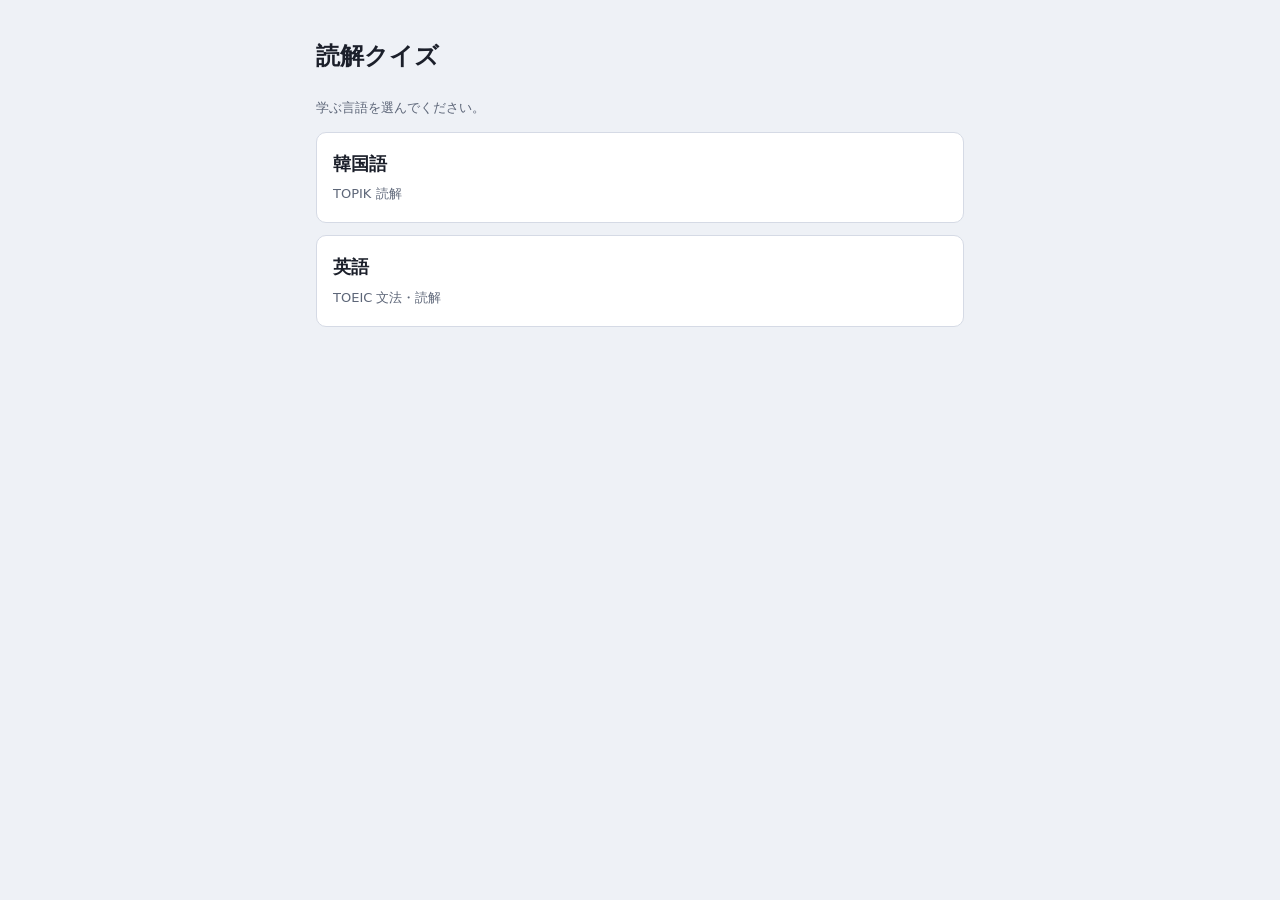
==== commit 81cce11f: "データを取り込むしよう" ====
--- a/index.html
+++ b/index.html
@@ -1,61 +1,20 @@
 <!DOCTYPE html>
-<html lang="ja"><head><meta charset="utf-8">
-<meta name="viewport" content="width=device-width,initial-scale=1,viewport-fit=cover">
-<title>TOPIK 6級 読解ドリル（ミックス）</title>
-<style>
-:root{--bg:#f7f6f2;--card:#fff;--tx:#222;--sub:#666;--ac:#2b5fd9;--ok:#1a8a4a;--ng:#c8372d;--bd:#ddd;box-sizing:border-box;padding-top:env(safe-area-inset-top,0px);padding-bottom:env(safe-area-inset-bottom,0px)}
-@media(prefers-color-scheme:dark){:root:not([data-theme=light]){--bg:#17181b;--card:#222428;--tx:#eee;--sub:#aaa;--ac:#7aa2ff;--ok:#4cc582;--ng:#ff7a70;--bd:#3a3d44}}
-html,body{margin:0;background:var(--bg);color:var(--tx);font-family:system-ui,"Hiragino Sans","Noto Sans JP","Noto Sans KR",sans-serif;line-height:1.7}
-.w{max-width:680px;margin:0 auto;padding:16px 16px 80px}
-.c{background:var(--card);border:1px solid var(--bd);border-radius:12px;padding:16px;margin:12px 0}
-.p{font-size:16px;white-space:pre-wrap}
-button{font:inherit;color:var(--tx);background:var(--card);border:1px solid var(--bd);border-radius:10px;padding:12px;width:100%;text-align:left;margin:6px 0;cursor:pointer}
-button.p1{background:var(--ac);color:#fff;text-align:center;border:0}
-button.ok{border-color:var(--ok);background:color-mix(in srgb,var(--ok) 18%,var(--card))}
-button.ng{border-color:var(--ng);background:color-mix(in srgb,var(--ng) 18%,var(--card))}
-.s{color:var(--sub);font-size:13px}
-.bar{height:6px;background:var(--bd);border-radius:3px}
-.bar i{display:block;height:100%;background:var(--ac);border-radius:3px}
-.v{background:var(--bg);border-radius:8px;padding:10px 12px;margin:8px 0;font-size:14px}
-.v span{font-weight:700;color:var(--ac)}
-.sp{cursor:pointer;margin:0 6px;font-weight:400!important}
-.dr{border:1px solid var(--bd);border-radius:8px;padding:10px;margin:8px 0}
-input{font:inherit;width:100%;box-sizing:border-box;padding:10px;border:1px solid var(--bd);border-radius:8px;background:var(--card);color:var(--tx)}
-a{color:var(--ac)}
-.t{display:inline-block;font-size:12px;padding:2px 8px;border-radius:99px;background:var(--bd);margin-right:6px}
-</style></head>
-<body><a href="toeic-850/index.html">英語クイズへ</a><div class="w" id="app"></div>
-<script>
-const Q=[
-["科学","수면 중에 뇌는 하루 동안 쌓인 노폐물을 씻어 낸다. 그래서 잠을 충분히 자지 못하면 （　） 쉽다. 노폐물이 제거되지 않은 채 남아 있기 때문이다.","「穴埋め」",["집중력이 떨어지기","식욕이 사라지기","꿈을 많이 꾸기","체온이 내려가기"],0,"理由「老廃物が残っているから」→ 脳の働き（集中力）の低下につながる。",[["노폐물","老廃物"],["씻어 내다","洗い流す"],["제거되다","除去される"],["집중력","集中力"]],"睡眠中、脳は一日の間にたまった老廃物を洗い流す。そのため十分に眠れないと（集中力が落ち）やすい。老廃物が取り除かれないまま残っているからだ。"],
-["経済","최근 배달 앱 수수료가 올라 소상공인의 부담이 커지고 있다. 수수료 부담이 커지면 가게는 음식 값을 올리게 되고, 결국 （　） 것이다.","「穴埋め」",["배달 기사의 수입이 늘어나는","가게의 매출이 저절로 늘어나는","소비자가 그 부담을 떠안게 되는","앱 회사가 수수료를 낮추게 되는"],2,"手数料↑→価格↑ の流れの帰結＝最終的に消費者が負担する。",[["수수료","手数料"],["소상공인","小規模事業者"],["부담","負担"],["떠안다","背負い込む"]],"最近、配達アプリの手数料が上がり、小規模事業者の負担が大きくなっている。手数料の負担が増えれば店は料理の値段を上げ、結局（消費者がその負担を背負うことになる）のだ。"],
-["言語","언어는 사회와 함께 변한다. 새로운 물건이 생기면 새 단어가 생기고, 쓰이지 않게 된 물건의 이름은 （　）. 사전에는 남아 있어도 일상에서는 듣기 어려워진다.","「穴埋め」",["더 자주 쓰이게 된다","서서히 잊힌다","다른 나라로 전해진다","새로운 뜻이 더해진다"],1,"後ろの「日常では聞かなくなる」と対応＝徐々に忘れられる。",[["일상","日常"],["서서히","徐々に"],["잊히다","忘れられる"],["쓰이다","使われる"]],"言語は社会とともに変わる。新しい物ができれば新しい単語が生まれ、使われなくなった物の名前は（徐々に忘れられる）。辞書には残っていても、日常では耳にしにくくなる。"],
-["文化","온돌은 바닥 아래로 뜨거운 공기를 지나가게 해 방을 데우는 난방 방식이다. 바닥 전체를 데우기 때문에 （　） 장점이 있다. 불을 끈 뒤에도 따뜻함이 오래 남는다.","「穴埋め」",["방이 오래 따뜻하게 유지되는","바닥이 금방 식는","습기가 쉽게 차는","연료가 전혀 들지 않는"],0,"次の文「불을 끈 뒤에도 따뜻함이 오래 남는다」を言い換えた内容が入る。",[["온돌","オンドル"],["데우다","温める"],["난방","暖房"],["유지되다","維持される"]],"オンドルは、床下に熱い空気を通して部屋を暖める暖房方式だ。床全体を暖めるため、（部屋が長く暖かく保たれる）という長所がある。火を消した後も暖かさが長く残る。"],
-["社会","원격 근무가 확산되면서 출퇴근 시간이 줄었다.（㉠）업무 시간도 유연해져 개인 생활을 챙기기 쉬워졌다.（㉡）집에서 일하다 보니 일과 휴식의 경계가 흐려졌다.（㉢）이에 일부 기업은 퇴근 후 연락을 제한하는 규칙을 만들고 있다.（㉣）\n\n〈文〉그러나 이러한 변화가 모든 면에서 긍정적인 것은 아니다.","「文挿入」どこに入る？",["㉠","㉡","㉢","㉣"],1,"長所（通勤短縮・柔軟な時間）を述べた後、「しかし」で短所（境界が曖昧）へ転換する位置＝㉡。",[["원격 근무","リモートワーク"],["확산되다","広がる"],["유연하다","柔軟だ"],["경계","境界"],["제한하다","制限する"]],"リモートワークが広がり、通勤時間が減った。（㉠）勤務時間も柔軟になり、私生活を大事にしやすくなった。（㉡）家で働くうちに、仕事と休息の境目があいまいになった。（㉢）これを受け、一部の企業は退勤後の連絡を制限するルールを作っている。（㉣）\n\n〈文〉しかし、こうした変化がすべての面で肯定的なわけではない。"],
-["食文化","김치는 배추를 소금에 절여 발효시킨 음식이다.（㉠）발효 과정에서 유산균이 만들어지는데, 온도에 따라 유산균의 활동이 달라진다.（㉡）낮은 온도에서는 천천히 익어 깊은 맛이 난다.（㉢）반대로 높은 온도에서는 빨리 시어진다.（㉣）\n\n〈文〉이처럼 김치의 맛은 보관 온도에 따라 크게 달라진다.","「文挿入」どこに入る？",["㉠","㉡","㉢","㉣"],3,"「이처럼（このように）」＝低温・高温の二つの例を受けるまとめ＝最後の㉣。",[["절이다","漬ける"],["발효","発酵"],["유산균","乳酸菌"],["익다","熟す"],["시어지다","酸っぱくなる"]],"キムチは白菜を塩に漬けて発酵させた食べ物だ。（㉠）発酵の過程で乳酸菌が作られるが、温度によって乳酸菌の活動が変わる。（㉡）低い温度ではゆっくり熟成して深い味になる。（㉢）反対に高い温度では早く酸っぱくなる。（㉣）\n\n〈文〉このように、キムチの味は保管温度によって大きく変わる。"],
-["科学","벌은 꽃에서 꿀을 모으면서 꽃가루를 다른 꽃으로 옮긴다. 이 과정에서 식물은 열매를 맺을 수 있다. 따라서 벌이 줄어들면 （　） 문제가 생긴다.","「穴埋め」",["꽃의 색깔이 변하는","꿀의 가격이 내려가는","날씨가 더 추워지는","농작물의 수확량이 줄어드는"],3,"蜂が受粉を助ける→減ると実がなりにくい＝収穫量の減少。",[["꽃가루","花粉"],["열매를 맺다","実を結ぶ"],["농작물","農作物"],["수확량","収穫量"]],"蜂は花から蜜を集めながら、花粉を別の花へ運ぶ。この過程で植物は実をつけることができる。したがって蜂が減ると、（農作物の収穫量が減る）という問題が生じる。"],
-["科学・技術","인공지능이 쓴 글이 문학상에 당선되는 시대가 되었다. 그러나 글을 쓴다는 것은 단어를 이어 붙이는 일이 아니라 자신의 경험과 고민을 담는 일이다. 기계가 아무리 매끄러운 문장을 만들어도 삶을 겪어 본 사람의 목소리를 대신할 수는 없다.","「主題」",["인공지능의 글쓰기 기술은 계속 발전해야 한다.","문학상 심사 기준을 새로 만들어야 한다.","인공지능은 인간의 경험이 담긴 글을 대신하기 어렵다.","글쓰기 교육을 더 일찍 시작해야 한다."],2,"「그러나」以降が主張。最後の文＝人の声は機械が代われない。",[["당선되다","当選する"],["이어 붙이다","つなぎ合わせる"],["매끄럽다","なめらかだ"],["대신하다","代わりをする"]],"AIが書いた文章が文学賞に当選する時代になった。しかし文章を書くとは、単語をつなぎ合わせることではなく、自分の経験や悩みを込めることだ。機械がどれだけなめらかな文を作っても、人生を経験した人の声を代わりに担うことはできない。"],
-["環境","일회용 컵 보증금제는 컵을 반납하면 돈을 돌려주는 제도이다. 처음에는 번거롭다는 불만이 많았지만, 반납률이 오르면서 쓰레기가 눈에 띄게 줄었다. 작은 불편이 있더라도 이 제도를 지속적으로 확대할 필요가 있다.","「主題」",["일회용 컵 보증금제는 불편함이 있어도 확대해야 한다.","컵 반납 절차를 지금보다 간단하게 만들어야 한다.","쓰레기 처리 비용을 소비자가 모두 부담해야 한다.","일회용 컵 보증금제는 효과가 없으므로 폐지해야 한다."],0,"最後の文「확대할 필요가 있다」が筆者の主張。",[["보증금","保証金・デポジット"],["반납","返却"],["번거롭다","煩わしい"],["확대하다","拡大する"]],"使い捨てカップの保証金制度は、カップを返却すればお金が戻る制度だ。最初は面倒だという不満が多かったが、返却率が上がるにつれゴミが目に見えて減った。多少の不便があっても、この制度を継続的に拡大する必要がある。"],
-["歴史","문화재 복원은 원래 모습을 되살리는 일이다. 하지만 자료가 부족한 상태에서 무리하게 복원하면 오히려 원형을 훼손할 수 있다. 따라서 복원은 충분한 고증을 거친 뒤에 신중하게 이루어져야 한다.","「主題」",["문화재는 가능한 한 모두 복원해야 한다.","복원 기술 개발에 더 많이 투자해야 한다.","문화재 관람료를 낮춰 접근성을 높여야 한다.","문화재 복원은 충분한 고증을 바탕으로 신중하게 해야 한다."],3,"「따라서」以降が結論＝十分な考証のうえで慎重に。",[["복원","復元"],["원형","原形"],["훼손하다","損なう"],["고증","考証"]],"文化財の復元は、元の姿をよみがえらせることだ。しかし資料が不足した状態で無理に復元すると、かえって原形を損なうおそれがある。したがって復元は、十分な考証を経たうえで慎重に行われるべきだ。"],
-["社会","요즘 '혼밥'이 늘면서 혼자 밥 먹는 것을 이상하게 보는 시선이 줄었다. 하지만 식사는 단순히 영양을 채우는 일이 아니라 대화를 통해 관계를 쌓는 시간이기도 하다. 가끔은 가족이나 친구와 함께하는 식탁의 가치를 되돌아볼 필요가 있다.","「筆者の態度」",["함께하는 식사의 가치를 다시 생각해 보자고 권하고 있다.","혼밥 문화가 확산되는 현상을 환영하고 있다.","혼밥이 늘어난 원인을 객관적으로 분석하고 있다.","식사 시간을 줄여야 한다고 주장하고 있다."],0,"「되돌아볼 필요가 있다」＝見直すことを促している。",[["혼밥","一人ご飯"],["시선","視線・まなざし"],["쌓다","築く"],["되돌아보다","振り返る"]],"最近「一人ご飯」が増え、一人で食事をするのを変に見る視線が減った。しかし食事は単に栄養を摂ることではなく、会話を通じて関係を築く時間でもある。ときには家族や友人と囲む食卓の価値を振り返る必要がある。"],
-["科学・技術","일부 전문가들은 자율주행차가 곧 모든 교통사고를 없앨 것이라고 말한다. 그러나 기술은 아직 폭우나 폭설 같은 상황에서 불안정하며, 사고가 났을 때의 책임 소재도 정해지지 않았다. 지나친 기대는 오히려 위험을 키울 수 있다.","「筆者の態度」",["자율주행차 기술의 완성도를 높이 평가하고 있다.","자율주행차의 상용화 시기를 예측하고 있다.","자율주행차에 대한 지나친 기대를 경계하고 있다.","교통사고 통계를 바탕으로 원인을 분석하고 있다."],2,"「지나친 기대는 오히려 위험을 키울 수 있다」＝過度な期待への警戒。",[["자율주행차","自動運転車"],["불안정하다","不安定だ"],["책임 소재","責任の所在"],["경계하다","警戒する"]],"一部の専門家は、自動運転車がまもなくすべての交通事故をなくすと言う。しかし技術はまだ豪雨や豪雪のような状況で不安定で、事故の際の責任の所在も決まっていない。過度な期待は、かえって危険を大きくしかねない。"]
-];
-const app=document.getElementById('app');let qs,i,sc,wrong,done;
-function shuffle(a){a=a.slice();for(let k=a.length-1;k>0;k--){const j=Math.random()*(k+1)|0;[a[k],a[j]]=[a[j],a[k]]}return a}
-function home(){app.innerHTML=`<h2>TOPIK 6級 読解ドリル（ミックス）</h2><div class="c"><p>科学・経済・言語・文化・社会・環境・歴史のオリジナル問題 ${Q.length}問。穴埋め／文挿入／主題／筆者の態度の4タイプ。</p><p class="s">解答後に日本語の解説・訳・単語が出ます。</p><button class="p1" onclick="start(Q)">全問に挑戦</button><button class="p1" onclick="start(shuffle(Q).slice(0,6))">ランダム6問</button></div><p class="s">※問題・解説・訳はすべて作成したオリジナルです（過去問ではありません）。</p>`}
-function start(l){qs=shuffle(l);i=0;sc=0;wrong=[];show()}
-function show(){if(i>=qs.length)return end();const q=qs[i];done=false;
-app.innerHTML=`<div class="s">${i+1} / ${qs.length}　正解 ${sc}</div><div class="bar"><i style="width:${i/qs.length*100}%"></i></div><div class="c"><span class="t">${q[0]}</span><span class="t">${q[2]}</span><div class="p" style="margin-top:8px">${q[1]}</div></div><div id="o">${q[3].map((t,k)=>`<button onclick="pick(${k})">${'①②③④'[k]} ${t}</button>`).join('')}</div><div id="x"></div>`}
-function pick(k){if(done)return;done=true;const q=qs[i],b=document.querySelectorAll('#o button');b[q[4]].classList.add('ok');
-if(k==q[4])sc++;else{b[k].classList.add('ng');wrong.push(q)}
-document.getElementById('x').innerHTML=`<div class="c"><b>${k==q[4]?'⭕ 正解':'❌ 不正解（正解は'+'①②③④'[q[4]]+'）'}</b><p>${q[5]}</p><div class="v" style="white-space:pre-wrap"><b>🇯🇵 日本語訳</b>\n${q[7]}</div><div class="v"><b>📖 単語・表現</b>${q[6].map(w=>`<div><span>${w[0]}</span><span class="sp" onclick="say('${w[0]}')">🔊</span>${w[1]}</div>`).join('')}</div><button class="p1" onclick="i++;show()">${i+1<qs.length?'次へ':'結果を見る'}</button></div>`}
-const D={};Q.forEach(q=>q[6].forEach(w=>D[w[0]]=w[1]));
-function say(t){try{const u=new SpeechSynthesisUtterance(t);u.lang='ko-KR';u.rate=.8;speechSynthesis.cancel();speechSynthesis.speak(u)}catch(e){}}
-function dict(){const d=document.getElementById('dp');d.style.display=d.style.display=='block'?'none':'block'}
-function look(){const v=document.getElementById('di').value.trim(),o=document.getElementById('dr');if(!v){o.innerHTML='';return}
-const r=Object.entries(D).filter(([k,m])=>k.includes(v)||m.includes(v)).slice(0,8),e=encodeURIComponent(v);
-o.innerHTML=(r.length?r.map(([k,m])=>`<div class="dr"><b>${k}</b> <span class="sp" onclick="say('${k}')">🔊</span> ${m}</div>`).join(''):'<p class="s">単語帳には見つかりませんでした。</p>')+`<p><a target="_blank" rel="noopener" href="https://ja.dict.naver.com/#/search?query=${e}">Naver辞書</a>　<a target="_blank" rel="noopener" href="https://papago.naver.com/?sk=ko&tk=ja&st=${e}">Papago</a>　<a target="_blank" rel="noopener" href="https://translate.google.com/?sl=ko&tl=ja&text=${e}">Google翻訳</a></p>`}
-document.body.insertAdjacentHTML('beforeend','<button onclick="dict()" style="position:fixed;right:12px;bottom:calc(12px + env(safe-area-inset-bottom,0px));width:auto;border-radius:99px;box-shadow:0 2px 8px #0004;z-index:10">🔍 辞書</button><div id="dp" style="display:none;position:fixed;left:0;right:0;bottom:0;max-height:70%;overflow:auto;background:var(--card);border-top:1px solid var(--bd);padding:14px 16px 70px;z-index:9"><b>単語を調べる</b><input id="di" placeholder="韓国語または日本語を入力" oninput="clearTimeout(window.tm);window.tm=setTimeout(look,400)"><div id="dr"></div></div>');
-function end(){app.innerHTML=`<h2>結果：${sc} / ${qs.length}</h2><div class="c"><div class="bar"><i style="width:${sc/qs.length*100}%"></i></div>${wrong.length?`<button class="p1" style="margin-top:12px" onclick="start(wrong)">間違えた${wrong.length}問をやり直す</button>`:'<p>全問正解！🎉</p>'}<button onclick="home()">トップへ</button></div>`}
-home();
-</script></body></html>+<html lang="ja">
+
+<head>
+    <meta charset="utf-8">
+    <meta name="viewport" content="width=device-width,initial-scale=1">
+    <title>読解クイズ</title>
+    <link rel="stylesheet" href="style.css">
+</head>
+
+<body>
+    <main id="app">
+        <h2>読解クイズ</h2>
+        <p class="s">学ぶ言語を選んでください。</p>
+        <a class="card link" href="korean.html"><b>韓国語</b><span class="s">TOPIK 読解</span></a>
+        <a class="card link" href="english.html"><b>英語</b><span class="s">TOEIC 文法・読解</span></a>
+    </main>
+</body>
+
+</html>
--- a/style.css
+++ b/style.css
@@ -0,0 +1,193 @@
+:root {
+    --bg: #eef1f6;
+    --card: #fff;
+    --tx: #1b1f2a;
+    --sub: #5d6678;
+    --ac: #3b4cca;
+    --ok: #16794a;
+    --ng: #c0392b;
+    --bd: #d5dae5
+}
+
+@media(prefers-color-scheme:dark) {
+    :root {
+        --bg: #12141b;
+        --card: #1d212c;
+        --tx: #eceef4;
+        --sub: #a0a8ba;
+        --ac: #8b9aff;
+        --ok: #4cc582;
+        --ng: #ff7f74;
+        --bd: #343a4a
+    }
+}
+
+* {
+    box-sizing: border-box
+}
+
+body {
+    margin: 0;
+    background: var(--bg);
+    color: var(--tx);
+    font: 16px/1.7 system-ui, "Hiragino Sans", "Noto Sans JP", "Noto Sans KR", sans-serif
+}
+
+#app {
+    max-width: 680px;
+    margin: 0 auto;
+    padding: 16px
+}
+
+.card {
+    background: var(--card);
+    border: 1px solid var(--bd);
+    border-radius: 10px;
+    padding: 16px;
+    margin: 12px 0
+}
+
+.q {
+    white-space: pre-wrap
+}
+
+.s {
+    color: var(--sub);
+    font-size: 13px
+}
+
+.tag {
+    display: inline-block;
+    font-size: 12px;
+    padding: 1px 8px;
+    border: 1px solid var(--bd);
+    border-radius: 4px;
+    margin-right: 6px
+}
+
+button,
+select,
+input {
+    font: inherit;
+    color: var(--tx)
+}
+
+.opt {
+    display: block;
+    width: 100%;
+    text-align: left;
+    background: var(--card);
+    border: 1px solid var(--bd);
+    border-radius: 8px;
+    padding: 11px 12px;
+    margin: 6px 0;
+    cursor: pointer
+}
+
+.opt:focus-visible,
+.main:focus-visible {
+    outline: 2px solid var(--ac);
+    outline-offset: 2px
+}
+
+.opt.ok {
+    border-color: var(--ok);
+    background: color-mix(in srgb, var(--ok) 16%, var(--card))
+}
+
+.opt.ng {
+    border-color: var(--ng);
+    background: color-mix(in srgb, var(--ng) 16%, var(--card))
+}
+
+.main {
+    display: block;
+    width: 100%;
+    background: var(--ac);
+    color: #fff;
+    border: 0;
+    border-radius: 8px;
+    padding: 12px;
+    margin: 8px 0;
+    cursor: pointer;
+    text-align: center
+}
+
+@media(prefers-color-scheme:dark) {
+    .main {
+        color: #12141b
+    }
+}
+
+.bar {
+    height: 5px;
+    background: var(--bd);
+    border-radius: 3px
+}
+
+.bar i {
+    display: block;
+    height: 100%;
+    background: var(--ac);
+    border-radius: 3px
+}
+
+.box {
+    background: var(--bg);
+    border-radius: 8px;
+    padding: 10px 12px;
+    margin: 8px 0;
+    font-size: 14px;
+    white-space: pre-wrap
+}
+
+.w {
+    white-space: normal
+}
+
+.w b {
+    color: var(--ac)
+}
+
+.sp {
+    cursor: pointer;
+    margin: 0 6px
+}
+
+select,
+input[type=text] {
+    width: 100%;
+    padding: 9px;
+    border: 1px solid var(--bd);
+    border-radius: 8px;
+    background: var(--card);
+    margin: 4px 0 10px
+}
+
+code {
+    background: var(--bg);
+    padding: 1px 5px;
+    border-radius: 4px;
+    font-size: 13px
+}
+
+a {
+    color: var(--ac)
+}
+
+.link {
+    display: block;
+    text-decoration: none;
+    color: var(--tx)
+}
+
+.link b {
+    display: block;
+    font-size: 18px
+}
+
+.link:hover,
+.link:focus-visible {
+    border-color: var(--ac);
+    outline: none
+}
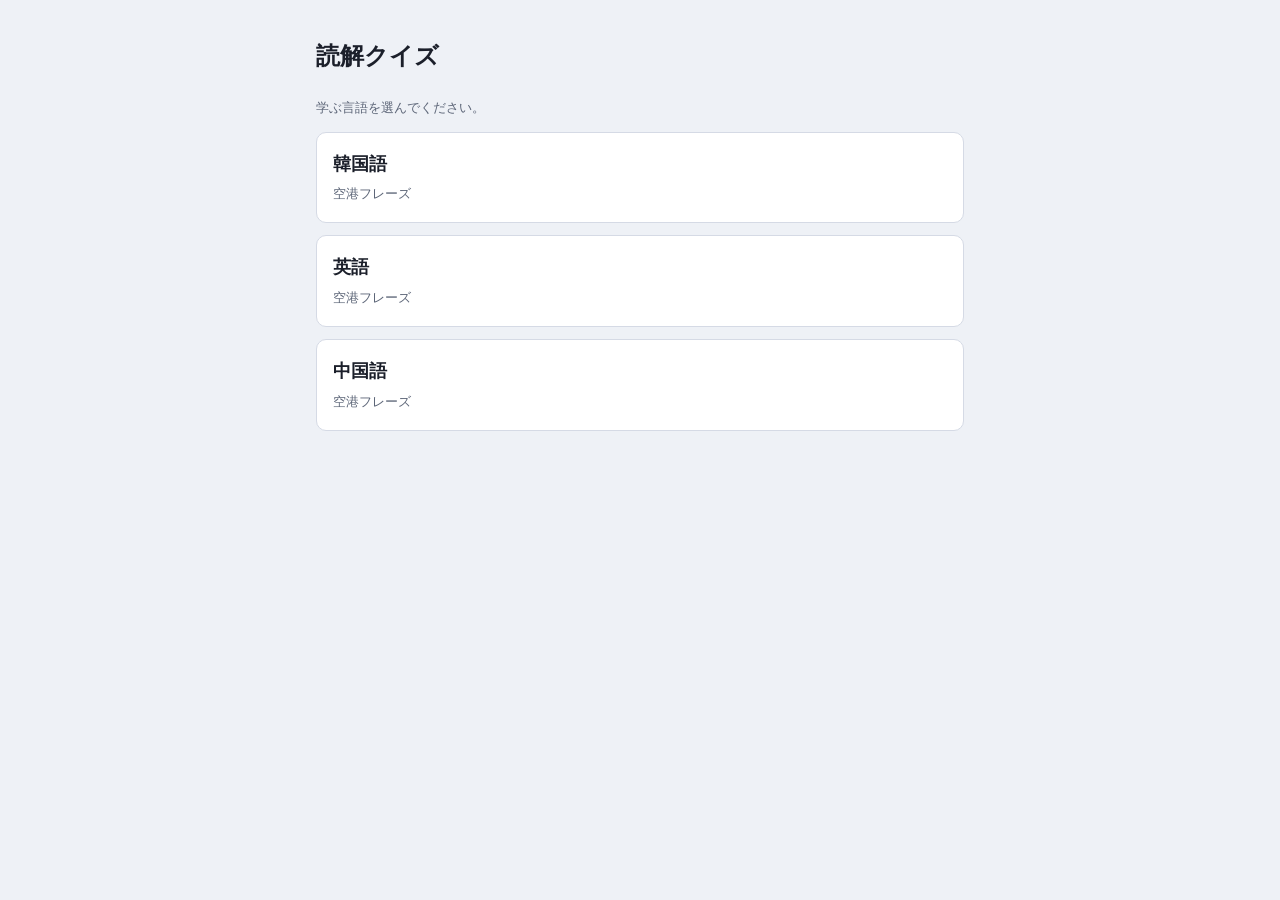
==== commit c346d654: "中国語追加中国語追加" ====
--- a/index.html
+++ b/index.html
@@ -12,8 +12,9 @@
     <main id="app">
         <h2>読解クイズ</h2>
         <p class="s">学ぶ言語を選んでください。</p>
-        <a class="card link" href="korean.html"><b>韓国語</b><span class="s">TOPIK 読解</span></a>
-        <a class="card link" href="english.html"><b>英語</b><span class="s">TOEIC 文法・読解</span></a>
+        <a class="card link" href="korean.html"><b>韓国語</b><span class="s">空港フレーズ</span></a>
+        <a class="card link" href="english.html"><b>英語</b><span class="s">空港フレーズ</span></a>
+        <a class="card link" href="chinanese.html"><b>中国語</b><span class="s">空港フレーズ</span></a>
     </main>
 </body>
 
